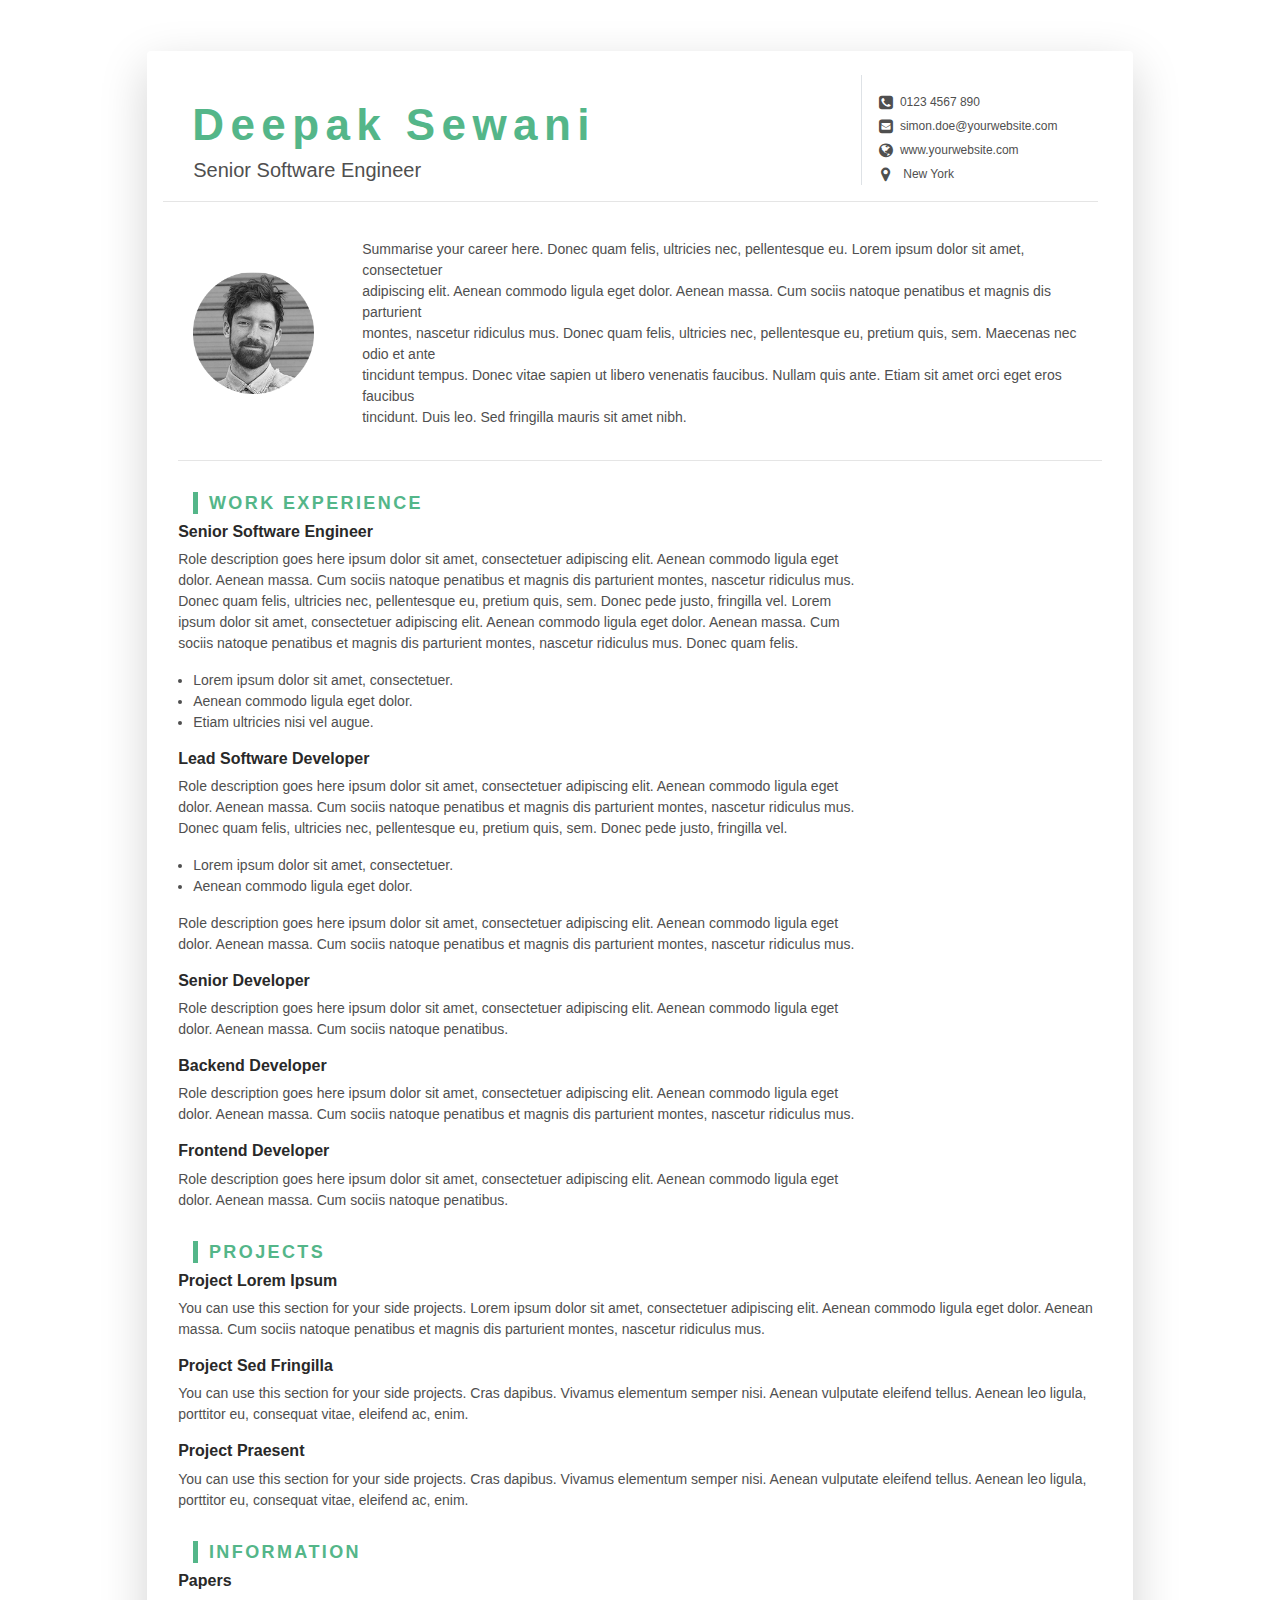
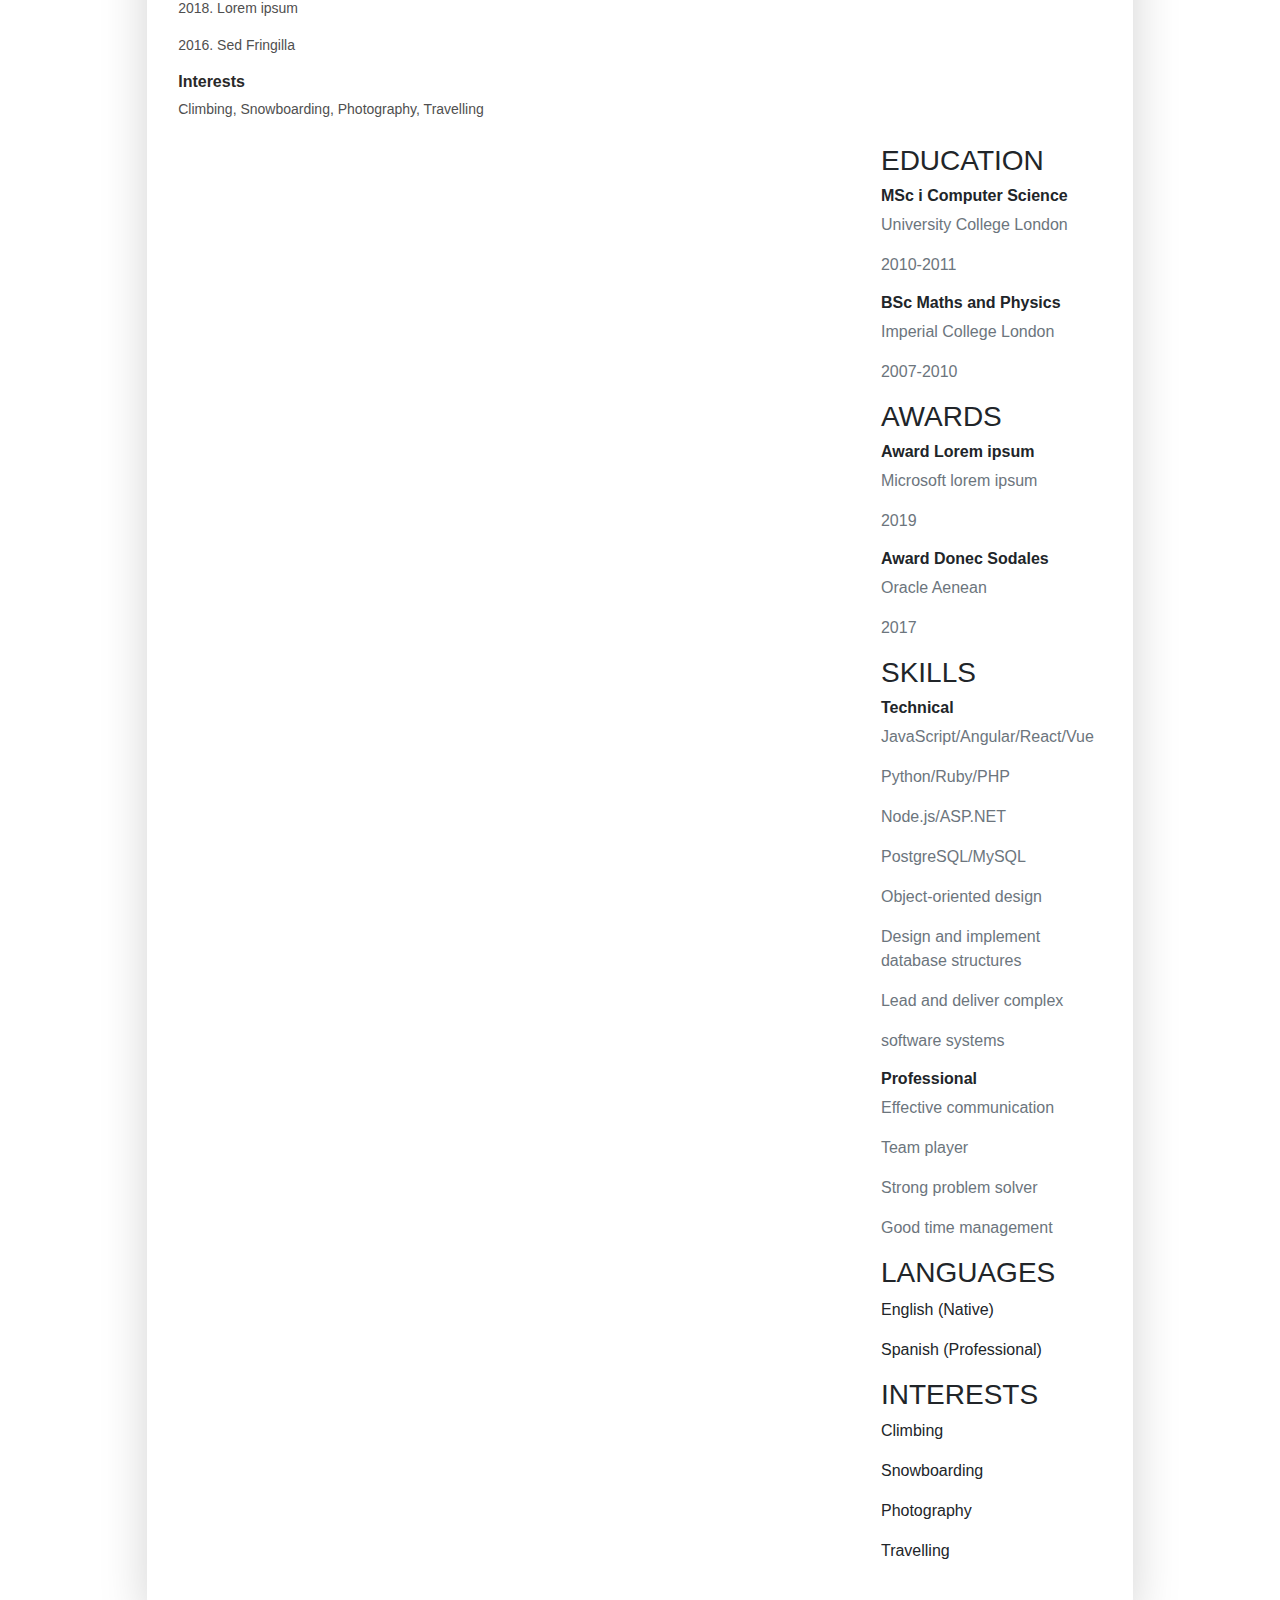
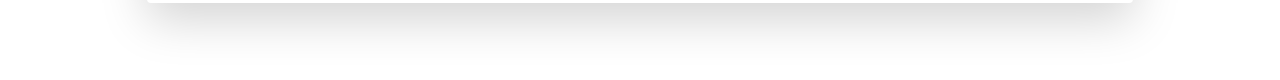
==== personal_website_2/index.html @ fc6db3b9 "Frontend Developer align" ====
<!DOCTYPE html>
<html>
<head>
    <meta charset="utf-8">
    <meta name="viewport" content="width=device-width, initial-scale=1">
    <link rel="stylesheet" href="https://maxcdn.bootstrapcdn.com/bootstrap/4.5.2/css/bootstrap.min.css">
    <script src="https://ajax.googleapis.com/ajax/libs/jquery/3.5.1/jquery.min.js"></script>
    <script src="https://cdnjs.cloudflare.com/ajax/libs/popper.js/1.16.0/umd/popper.min.js"></script>
    <script src="https://maxcdn.bootstrapcdn.com/bootstrap/4.5.2/js/bootstrap.min.js"></script>
    <link rel="stylesheet" href="https://cdnjs.cloudflare.com/ajax/libs/font-awesome/4.7.0/css/font-awesome.min.css">
    <link href="./style/style.css" rel="stylesheet"> 
    <title>
        Personal_website_2
    </title>
    <style>

    </style>
</head>
<body>

    
<div  class="shadow-lg p-3 margin4 bg-white rounded">
      <div class="d-flex justify-content-around flex-column">
        <div class="container">
            <div class="d-flex flex-column float-left">
                <!-- Content here -->
            
                <h1 class="resumename">Deepak Sewani</h1>
                <div class="resume-tagline mb-3 mb-md-0 jobpost">Senior Software Engineer</div>
                
            </div>   

            <ul class="list-unstyled mb-0 d-flex flex-column float-right mt-2 tagalign border-left">
                <li><i class="fa fa-phone-square fa-fw fa-lg mr-2"></i><a  href="#">0123 4567 890</a></li>
                <li><i class="fa fa-envelope-square fa-fw fa-lg mr-2"></i><a  href="mailto:#">simon.doe@yourwebsite.com</a></li>
                <li><i class="fa fa-globe fa-fw fa-lg mr-2"></i><a  href="#">www.yourwebsite.com</a></li>
                <li><i class="fa fa-map-marker fa-fw fa-lg mr-2"></i><a href="#" class=""> New York</a></li>
                
                
            
                
                
                
                
            </ul>
      </div>
      <hr class="borderwidth">
      </div> 

      

      <div class="d-flex justify-content-around flex-column">
          <div class="container">
      
      

      <div class="resume-intro py-3">

        <div class="media flex-column flex-md-row align-items-center">

            
            <img class="resume-profile-image mb-3 mb-md-0 mr-md-5 ml-md-0 rounded mx-auto imagealign" src="./assest/image/avatar.png" alt="image">
            

            <div class="media-body text-left">
                <p class="mb-0">
                     Summarise your career here. Donec quam felis, ultricies nec, pellentesque eu. Lorem ipsum dolor sit amet, consectetuer<br>
                     adipiscing elit. Aenean commodo ligula eget dolor. Aenean massa. Cum sociis natoque penatibus et magnis dis parturient<br>
                     montes, nascetur ridiculus mus. Donec quam felis, ultricies nec, pellentesque eu, pretium quis, sem.  Maecenas nec odio et ante<br>
                     tincidunt tempus. Donec vitae sapien ut libero venenatis faucibus. Nullam quis ante. Etiam sit amet orci eget eros faucibus<br>
                     tincidunt. Duis leo. Sed fringilla mauris sit amet nibh.</p>
            </div>

        </div>

    </div>
    <hr>
      </div>

      

      <div class="d-flex justify-content-around flex-column">
        <div class="container">
            <h3 class="text-uppercase resumeheading resumeheading5">Work Experience</h3>           
            <h5 class="softwaredevheadin">Senior Software Engineer</h5>
            <!--<div class="text-muted text-right d-flex flex-row-reverse container">Google | 2019 - Present</div>-->
            <p  class="softwaredevheadinp">
                Role description goes here ipsum dolor sit amet, consectetuer adipiscing elit. Aenean commodo ligula eget<br>
                 dolor. Aenean massa. Cum sociis natoque penatibus et magnis dis parturient montes, nascetur ridiculus mus.<br>
                  Donec quam felis, ultricies nec, pellentesque eu, pretium quis, sem. Donec pede justo, fringilla vel. Lorem<br>
                   ipsum dolor sit amet, consectetuer adipiscing elit. Aenean commodo ligula eget dolor. Aenean massa. Cum<br>
                    sociis natoque penatibus et magnis dis parturient montes, nascetur ridiculus mus. Donec quam felis.
            </p>

            <ul class="container softwaredevheadinp"> 
                <li>Lorem ipsum dolor sit amet, consectetuer.</li>
                <li>Aenean commodo ligula eget dolor.</li>
                <li>Etiam ultricies nisi vel augue.</li>
            </ul>    

            <h5 class="softwaredevheadin">Lead Software Developer</h5>
            <!--<div class="text-muted text-right d-flex flex-row-reverse container">Google | 2019 - Present</div>-->
            <p class="softwaredevheadinp">
                Role description goes here ipsum dolor sit amet, consectetuer adipiscing elit. Aenean commodo ligula eget<br>
                 dolor. Aenean massa. Cum sociis natoque penatibus et magnis dis parturient montes, nascetur ridiculus mus.<br> 
                 Donec quam felis, ultricies nec, pellentesque eu, pretium quis, sem. Donec pede justo, fringilla vel.
            </p>

            <ul class="container softwaredevheadinp"> 
                <li>Lorem ipsum dolor sit amet, consectetuer.</li>
                <li>Aenean commodo ligula eget dolor.</li>                
            </ul>    

            <h5 class="softwaredevheadin"></h5>
            <!--<div class="text-muted text-right d-flex flex-row-reverse container">Google | 2019 - Present</div>-->
            <P class="softwaredevheadinp">
                Role description goes here ipsum dolor sit amet, consectetuer adipiscing elit. Aenean commodo ligula eget<br>
                 dolor. Aenean massa. Cum sociis natoque penatibus et magnis dis parturient montes, nascetur ridiculus mus.
            </P>

            <h5 class="softwaredevheadin">Senior Developer</h5>
            <!--<div class="text-muted text-right d-flex flex-row-reverse container">Google | 2019 - Present</div>-->
            <P class="softwaredevheadinp">
                Role description goes here ipsum dolor sit amet, consectetuer adipiscing elit. Aenean commodo ligula eget<br>
                 dolor. Aenean massa. Cum sociis natoque penatibus.
            </P>

            
            <h5 class="softwaredevheadin">Backend Developer</h5>
            <!--<div class="text-muted text-right d-flex flex-row-reverse container">Google | 2019 - Present</div>-->
          <P class="softwaredevheadinp">
            Role description goes here ipsum dolor sit amet, consectetuer adipiscing elit. Aenean commodo ligula eget<br>
             dolor. Aenean massa. Cum sociis natoque penatibus et magnis dis parturient montes, nascetur ridiculus mus.
          </P>

          <h5 class="softwaredevheadin">Frontend Developer</h5>
          <!--<div class="text-muted text-right d-flex flex-row-reverse container">Google | 2019 - Present</div>-->
          <P class="softwaredevheadinp">
            Role description goes here ipsum dolor sit amet, consectetuer adipiscing elit. Aenean commodo ligula eget<br>
             dolor. Aenean massa. Cum sociis natoque penatibus.
          </P>     


          <h3 class="text-uppercase resumeheading resumeheading5">Projects</h3>
          <h5 class="softwaredevheadin">Project Lorem Ipsum</h5>
          <!--<div class="text-muted text-right d-flex flex-row-reverse container">Google | 2019 - Present</div>-->
         <p class="softwaredevheadinp">
            You can use this section for your side projects. Lorem ipsum dolor sit amet, consectetuer adipiscing elit. Aenean commodo ligula eget dolor. Aenean massa. Cum sociis natoque penatibus et magnis dis parturient montes, nascetur ridiculus mus.
         </p>
        
         <h5 class="softwaredevheadin">Project Sed Fringilla</h5>
         <!--<div class="text-muted text-right d-flex flex-row-reverse container">Google | 2019 - Present</div>-->
      <p class="softwaredevheadinp">
        You can use this section for your side projects. Cras dapibus. Vivamus elementum semper nisi. Aenean vulputate eleifend tellus. Aenean leo ligula, porttitor eu, consequat vitae, eleifend ac, enim.
      </p>

      <h5 class="softwaredevheadin">Project Praesent</h5>
      <!--<div class="text-muted text-right d-flex flex-row-reverse container">Google | 2019 - Present</div>-->
      <p class="softwaredevheadinp">
        You can use this section for your side projects. Cras dapibus. Vivamus elementum semper nisi. Aenean vulputate eleifend tellus. Aenean leo ligula, porttitor eu, consequat vitae, eleifend ac, enim.
      </p>

   

      <h3 class="text-uppercase resumeheading resumeheading5">information</h3>
      <h5 class="softwaredevheadin">Papers</h5>
      <p class="softwaredevheadinp">2018. Lorem ipsum</p>
      <p class="softwaredevheadinp">2016. Sed Fringilla</p>

      <h5 class="softwaredevheadin">Interests</h5>
      <p class="softwaredevheadinp">Climbing, Snowboarding, Photography, Travelling</p>   



      
      
      <div class="d-flex justify-content-end">

    
     <!--  <h3 class="text-uppercase">Education</h3>  
        <h5>MSc in Computer Science</h5>
        <p>University College London</p>
        <p>2010-2011</p>


--> 


        <div class="p-2 bd-highlight">            
            <h3 class="text-uppercase">Education</h3>
            <h6><b>MSc i Computer Science</b></h6>
            <p class="text-muted">University College London</p>
            <p class="text-muted">2010-2011</p>

            <h6><b>BSc Maths and Physics</b></h6>
            <p class="text-muted">Imperial College London</p>
            <p class="text-muted">2007-2010</p>

            <h3 class="text-uppercase">Awards</h3>

            <h6><b>Award Lorem ipsum</b></h6>
            <p class="text-muted">Microsoft lorem ipsum</p>
            <p class="text-muted">2019</p>

            <h6><b>Award Donec Sodales</b></h6>
            <p class="text-muted">Oracle Aenean</p>
            <p class="text-muted">2017</p>

            <h3 class="text-uppercase">Skills</h3>
            <h6><b>Technical</b></h6>
            <p class="text-muted">JavaScript/Angular/React/Vue</p>
            <p class="text-muted">Python/Ruby/PHP</p>
            <p class="text-muted">Node.js/ASP.NET</p>
            <p class="text-muted">PostgreSQL/MySQL</p>
            <p class="text-muted">Object-oriented design</p>
            <p class="text-muted">Design and implement<br>database structures</p>
            <p class="text-muted">Lead and deliver complex</p>
            <p class="text-muted">software systems</p>

            <h6><b>Professional</b></h6>
            <p class="text-muted">Effective communication</p>
            <p class="text-muted">Team player</p>
            <p class="text-muted">Strong problem solver</p>
            <p class="text-muted">Good time management</p>

            <h3 class="text-uppercase">Languages</h3>
            <p>English (Native)</p>
            <p>Spanish (Professional)</p>

            <h3 class="text-uppercase">interests</h3>
            <p>Climbing</p>
            <p>Snowboarding</p>
            <p>Photography</p>
            <p>Travelling</p>

    
           






        </div>

    </div>
     


        </div>
      </div>

    </div>




     
    

        
       
     


    









</body>
</html>
---- personal_website_2/style/style.css ----
* {
    margin: 0;
    padding: 0;
    box-sizing: border-box;
}


.margin4 {
    margin-top: 4%;
    margin-left: 11.5%;
    margin-right: 11.5%;
    margin-bottom: 6%;
}

.resumename {
    font-size: 2.75rem;
    font-weight: 900;
    letter-spacing: .4rem;
    color: #54b689;
    padding: 3rem !important;
    margin-right: auto !important;
    margin-left: -6.8%;
    margin-top: -3.2%;



}

.jobpost {
    font-size: 16px;
    font-size: 1.25rem;
    font-weight: 300;
    color: #4F4F4F;
    margin-left: 3%;
    margin-top: -10.6%;
   
    
}

.fa-map-marker, .fa-phone-square, .fa-envelope-square, .fa-globe  {
    color:#4f4f4f;
    font-size: 1rem;
    background-color:transparent;
    rotate: 360deg;
    padding-left: 4%;


}

.tagalign {
    padding-top: 1.5%;
    padding-left: 1%;
    margin-right: 4.8%;
    
}

.tagalign a {
    color: #4f4f4f;
    font-size: 12px;
}

.resume-profile-image {
    max-width: 136px;

}

.imagealign {
padding-left: 1.6%;
padding-top: 0.40%;

}

.resume-intro p {
    font-size: .875rem;
    color: #4f4f4f;
    font-weight: 400;
    line-height: 1.5;
    padding-top: 0.70%;
}

.borderwidth {
    width: 98%;
}

.resumeheading::before {
    content: " ";
    display: inline-block;
    width: 5px;
    height: 60%;
    background-color: #54b689;
    position: absolute;
    left: 0;
    margin-top: -0.2%;
    
}

.resumeheading {
    position: relative;
    padding-left: 1rem;
    font-size: 1.125rem;
    letter-spacing: .15rem;
    color: #54b689;
    font-weight: 700;
    line-height: 1.1;
    margin-top: 0;
    padding-top: 1.8%;
    
}

.resumeheading5 {
margin-left: 1.6%;
}

.softwaredevheadin {
    font-size: 1rem;
    color: #292929;
    font-weight: 700;
    line-height: 1.2;
}

.softwaredevheadinp {
font-weight: 400;
line-height: 1.5;
text-align: left;
font-size: .875rem;
color: #4f4f4f;
}
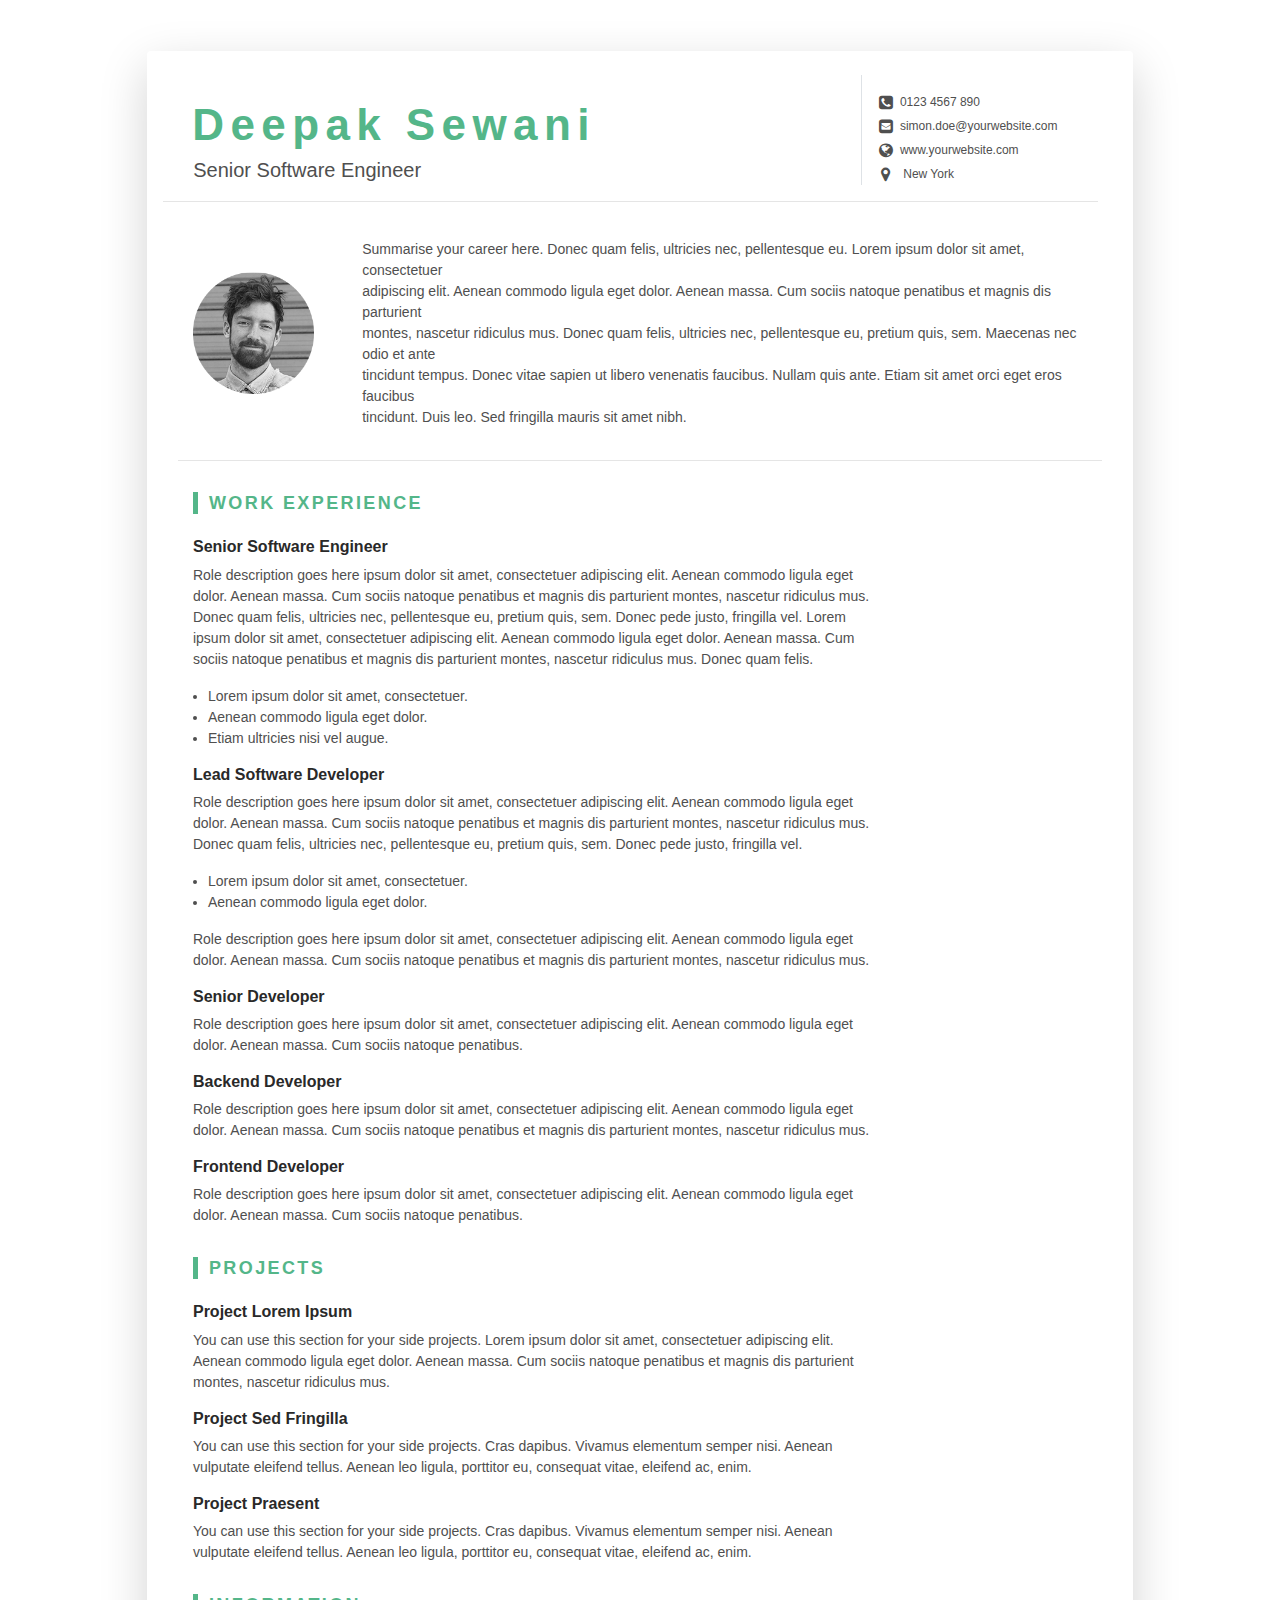
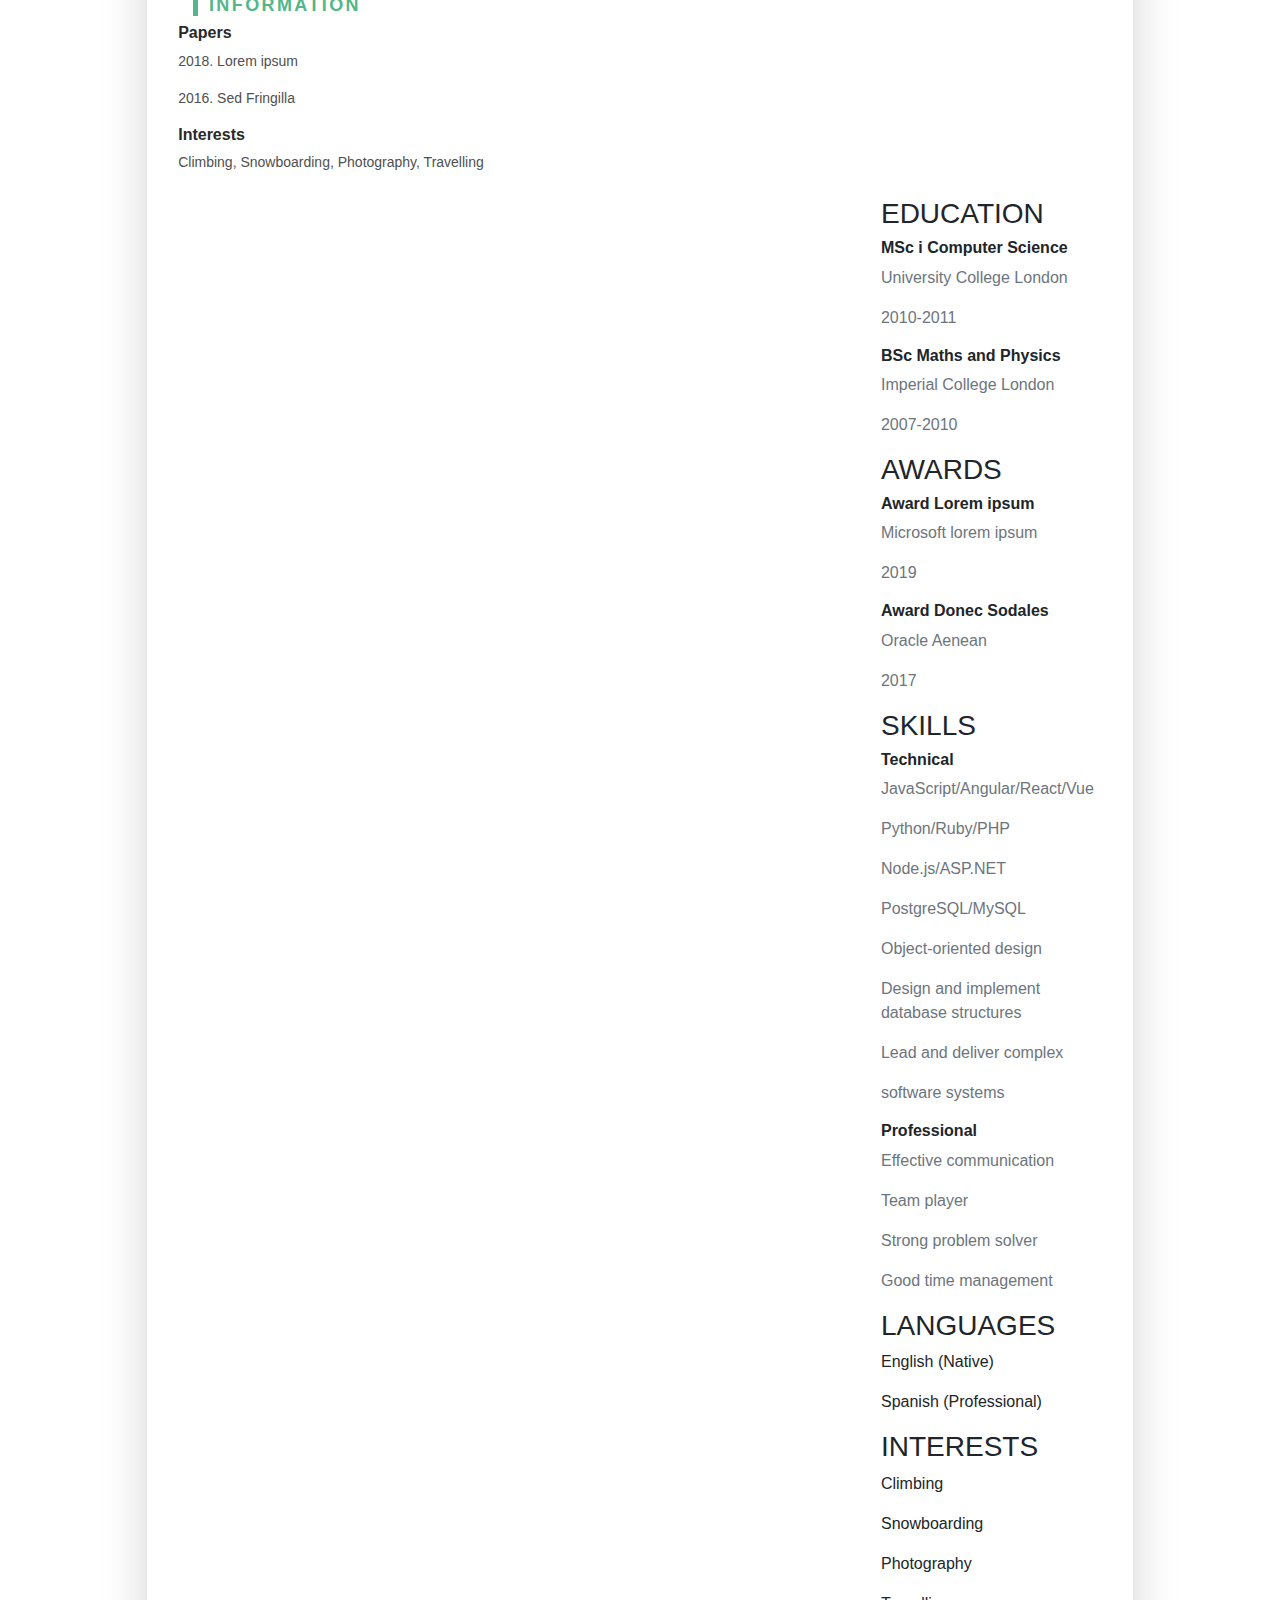
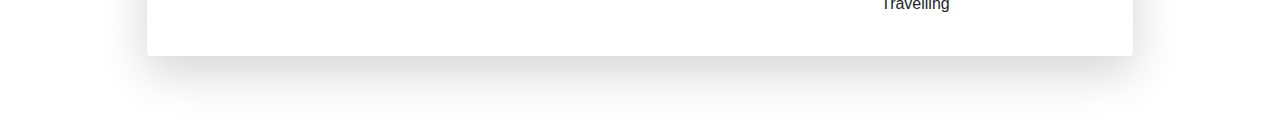
==== commit 00b14f0b: "project alignment" ====
--- a/personal_website_2/index.html
+++ b/personal_website_2/index.html
@@ -81,7 +81,8 @@
 
       <div class="d-flex justify-content-around flex-column">
         <div class="container">
-            <h3 class="text-uppercase resumeheading resumeheading5">Work Experience</h3>           
+            <h3 class="text-uppercase resumeheading resumeheading5">Work Experience</h3>   
+            <div class="workexpparg">        
             <h5 class="softwaredevheadin">Senior Software Engineer</h5>
             <!--<div class="text-muted text-right d-flex flex-row-reverse container">Google | 2019 - Present</div>-->
             <p  class="softwaredevheadinp">
@@ -138,27 +139,34 @@
           <P class="softwaredevheadinp">
             Role description goes here ipsum dolor sit amet, consectetuer adipiscing elit. Aenean commodo ligula eget<br>
              dolor. Aenean massa. Cum sociis natoque penatibus.
-          </P>     
+          </P>    
+           </div> 
 
 
           <h3 class="text-uppercase resumeheading resumeheading5">Projects</h3>
+              <div class="workexpparg">
           <h5 class="softwaredevheadin">Project Lorem Ipsum</h5>
           <!--<div class="text-muted text-right d-flex flex-row-reverse container">Google | 2019 - Present</div>-->
          <p class="softwaredevheadinp">
-            You can use this section for your side projects. Lorem ipsum dolor sit amet, consectetuer adipiscing elit. Aenean commodo ligula eget dolor. Aenean massa. Cum sociis natoque penatibus et magnis dis parturient montes, nascetur ridiculus mus.
+              You can use this section for your side projects. Lorem ipsum dolor sit amet, consectetuer adipiscing elit.<br>
+              Aenean commodo ligula eget dolor. Aenean massa. Cum sociis natoque penatibus et magnis dis parturient<br>
+              montes, nascetur ridiculus mus.
          </p>
         
          <h5 class="softwaredevheadin">Project Sed Fringilla</h5>
          <!--<div class="text-muted text-right d-flex flex-row-reverse container">Google | 2019 - Present</div>-->
       <p class="softwaredevheadinp">
-        You can use this section for your side projects. Cras dapibus. Vivamus elementum semper nisi. Aenean vulputate eleifend tellus. Aenean leo ligula, porttitor eu, consequat vitae, eleifend ac, enim.
+        You can use this section for your side projects. Cras dapibus. Vivamus elementum semper nisi. Aenean<br>
+         vulputate eleifend tellus. Aenean leo ligula, porttitor eu, consequat vitae, eleifend ac, enim.
       </p>
 
       <h5 class="softwaredevheadin">Project Praesent</h5>
       <!--<div class="text-muted text-right d-flex flex-row-reverse container">Google | 2019 - Present</div>-->
       <p class="softwaredevheadinp">
-        You can use this section for your side projects. Cras dapibus. Vivamus elementum semper nisi. Aenean vulputate eleifend tellus. Aenean leo ligula, porttitor eu, consequat vitae, eleifend ac, enim.
+        You can use this section for your side projects. Cras dapibus. Vivamus elementum semper nisi. Aenean<br> 
+        vulputate eleifend tellus. Aenean leo ligula, porttitor eu, consequat vitae, eleifend ac, enim.
       </p>
+            </div>
 
    
 
--- a/personal_website_2/style/style.css
+++ b/personal_website_2/style/style.css
@@ -126,3 +126,7 @@
 color: #4f4f4f;
 }
 
+.workexpparg {
+    padding-left: 1.6%;
+    padding-top: 1.7%;
+}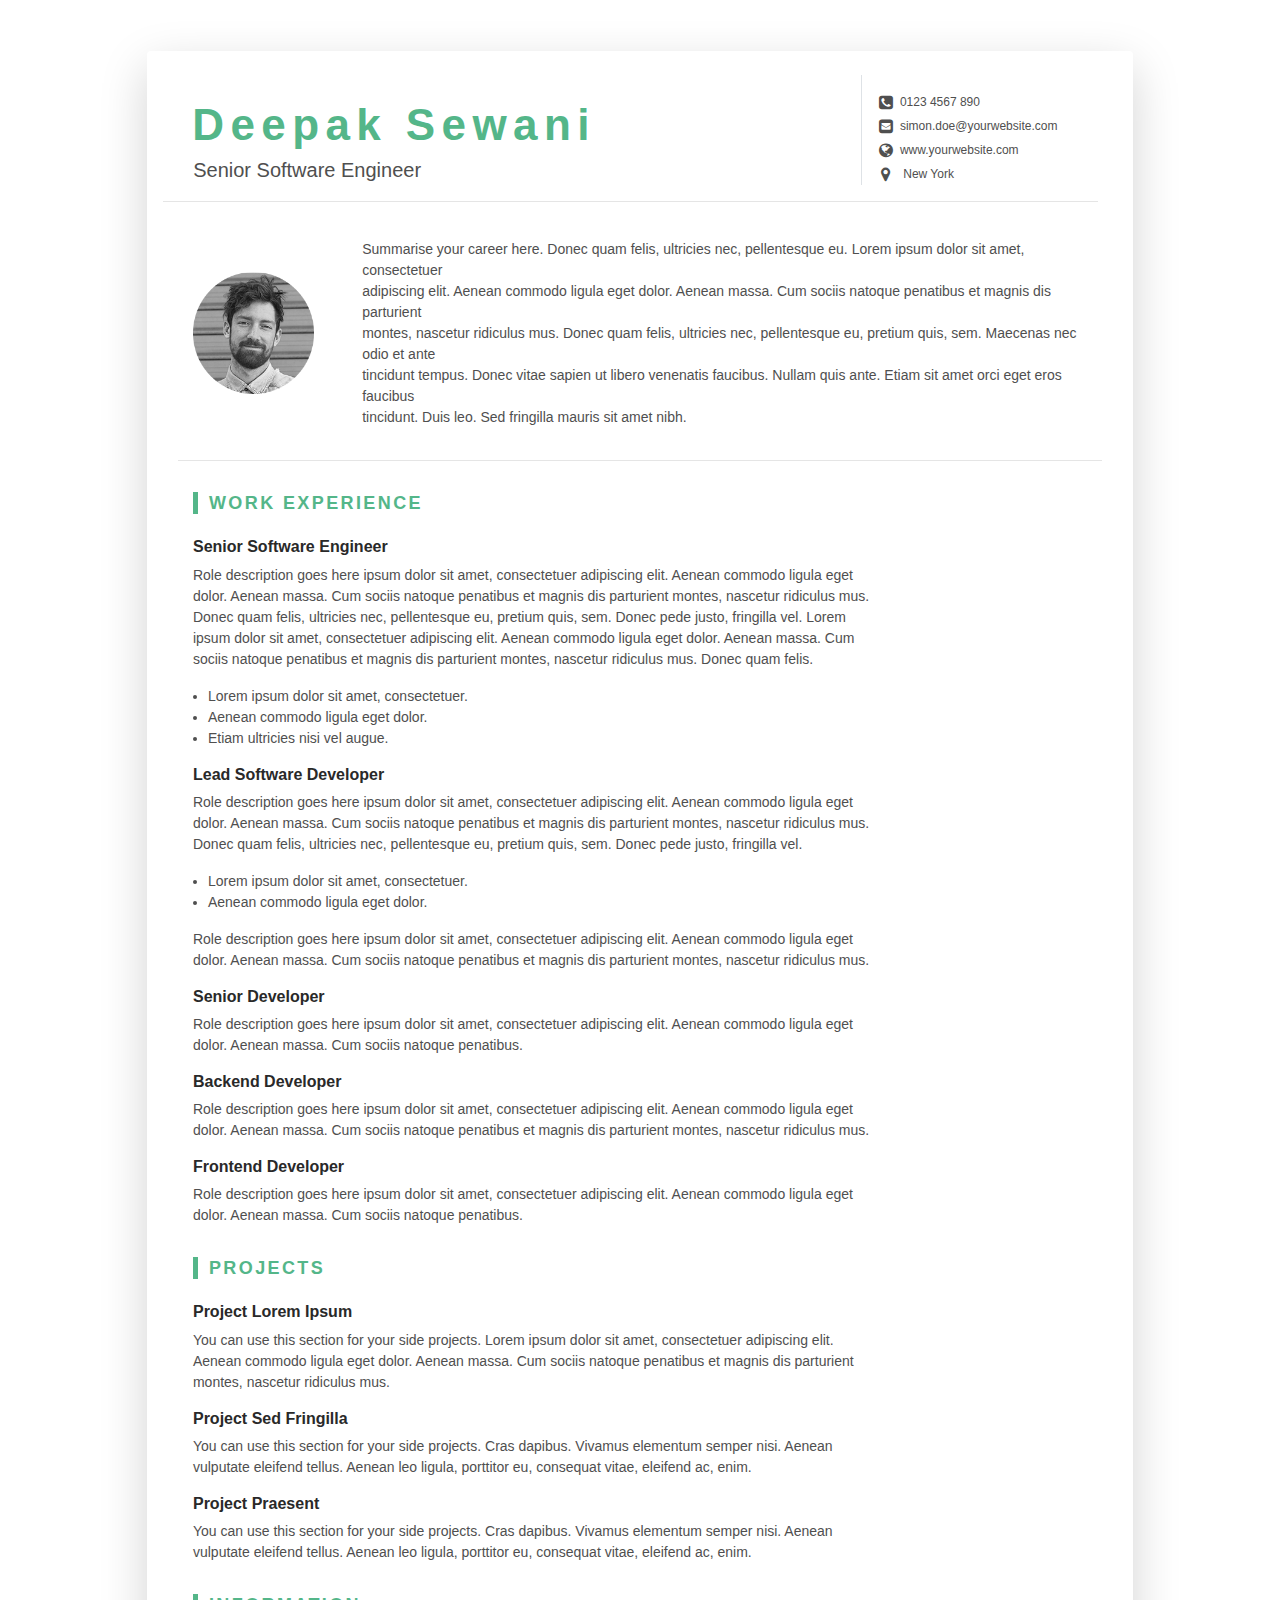
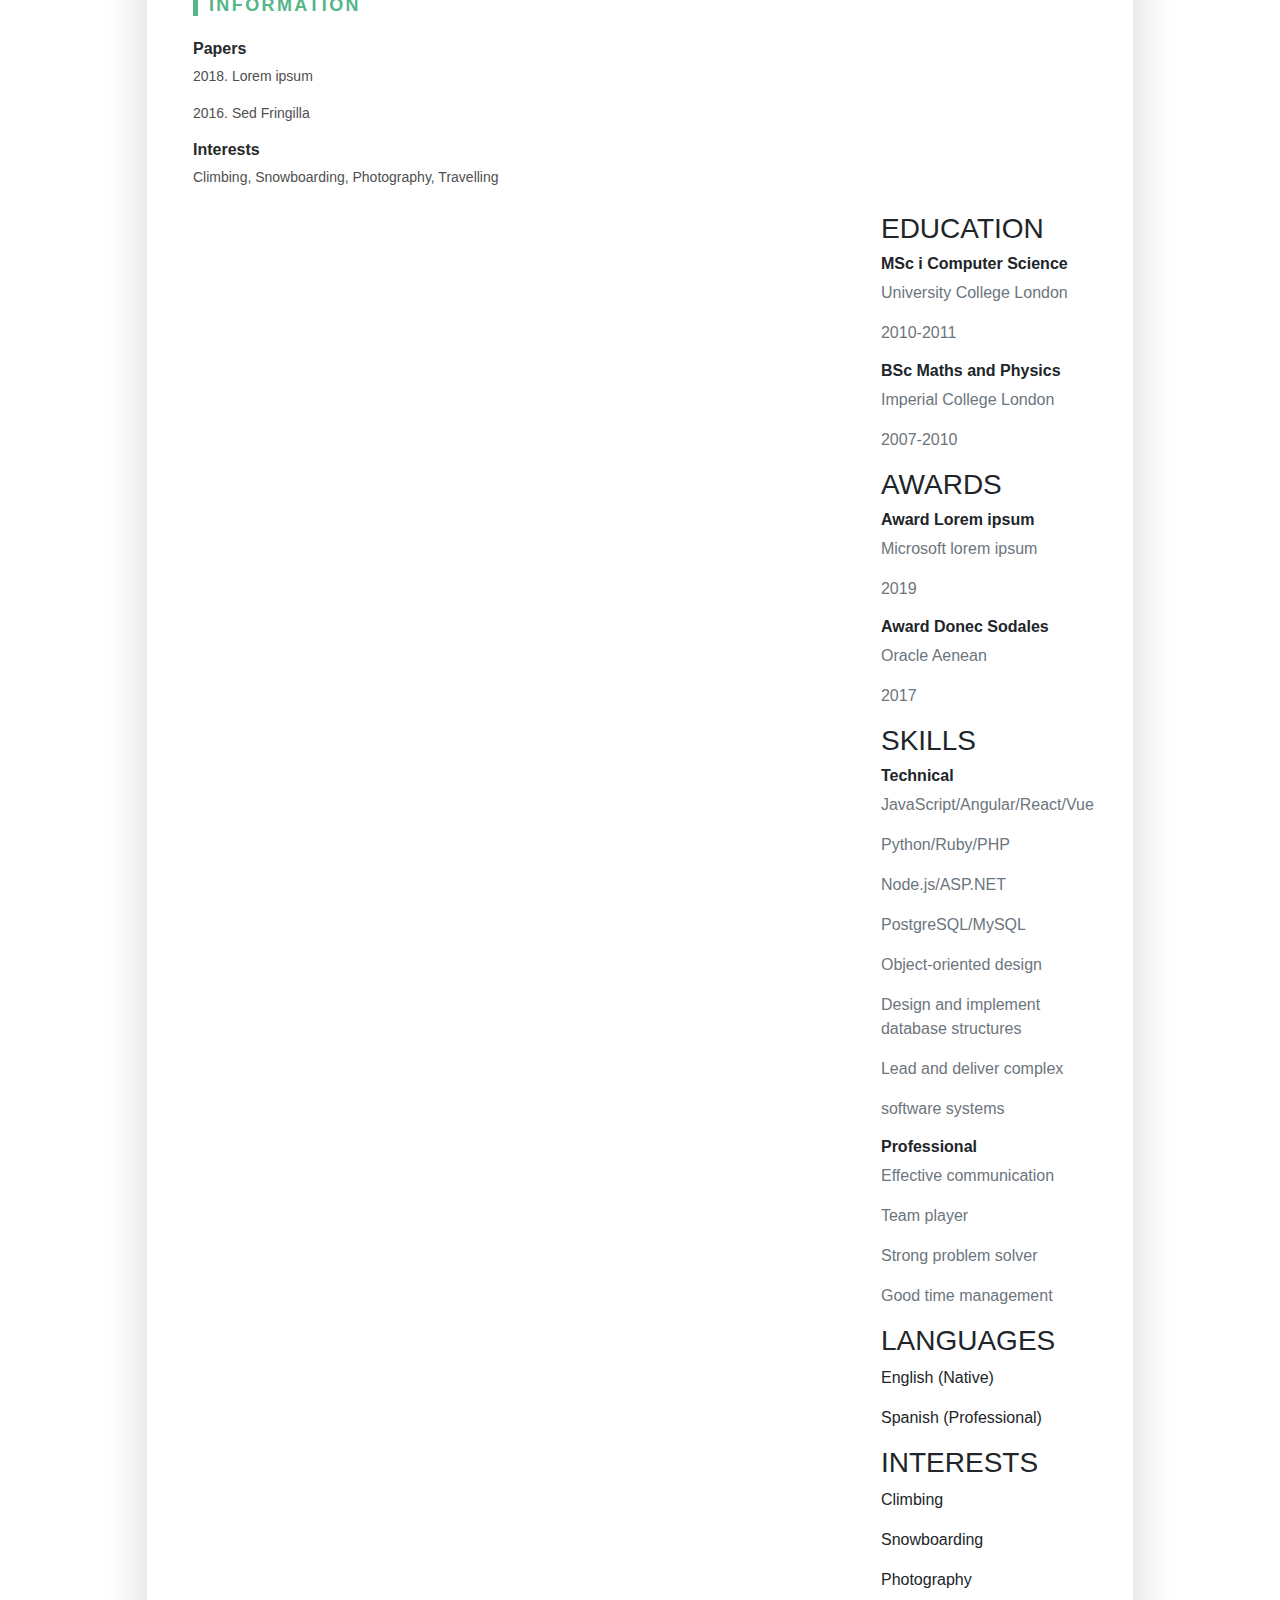
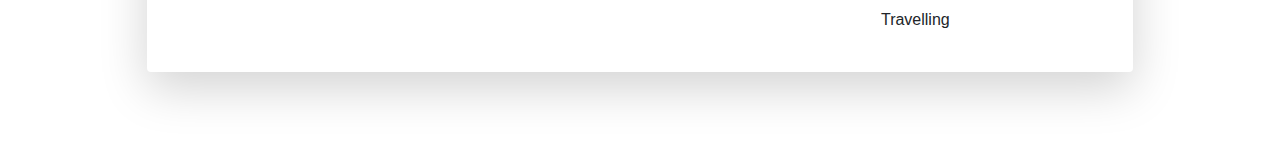
==== commit adf5c7b5: "information align" ====
--- a/personal_website_2/index.html
+++ b/personal_website_2/index.html
@@ -171,12 +171,14 @@
    
 
       <h3 class="text-uppercase resumeheading resumeheading5">information</h3>
+      <div class="workexpparg">
       <h5 class="softwaredevheadin">Papers</h5>
       <p class="softwaredevheadinp">2018. Lorem ipsum</p>
       <p class="softwaredevheadinp">2016. Sed Fringilla</p>
 
       <h5 class="softwaredevheadin">Interests</h5>
       <p class="softwaredevheadinp">Climbing, Snowboarding, Photography, Travelling</p>   
+    </div>
 
 
 
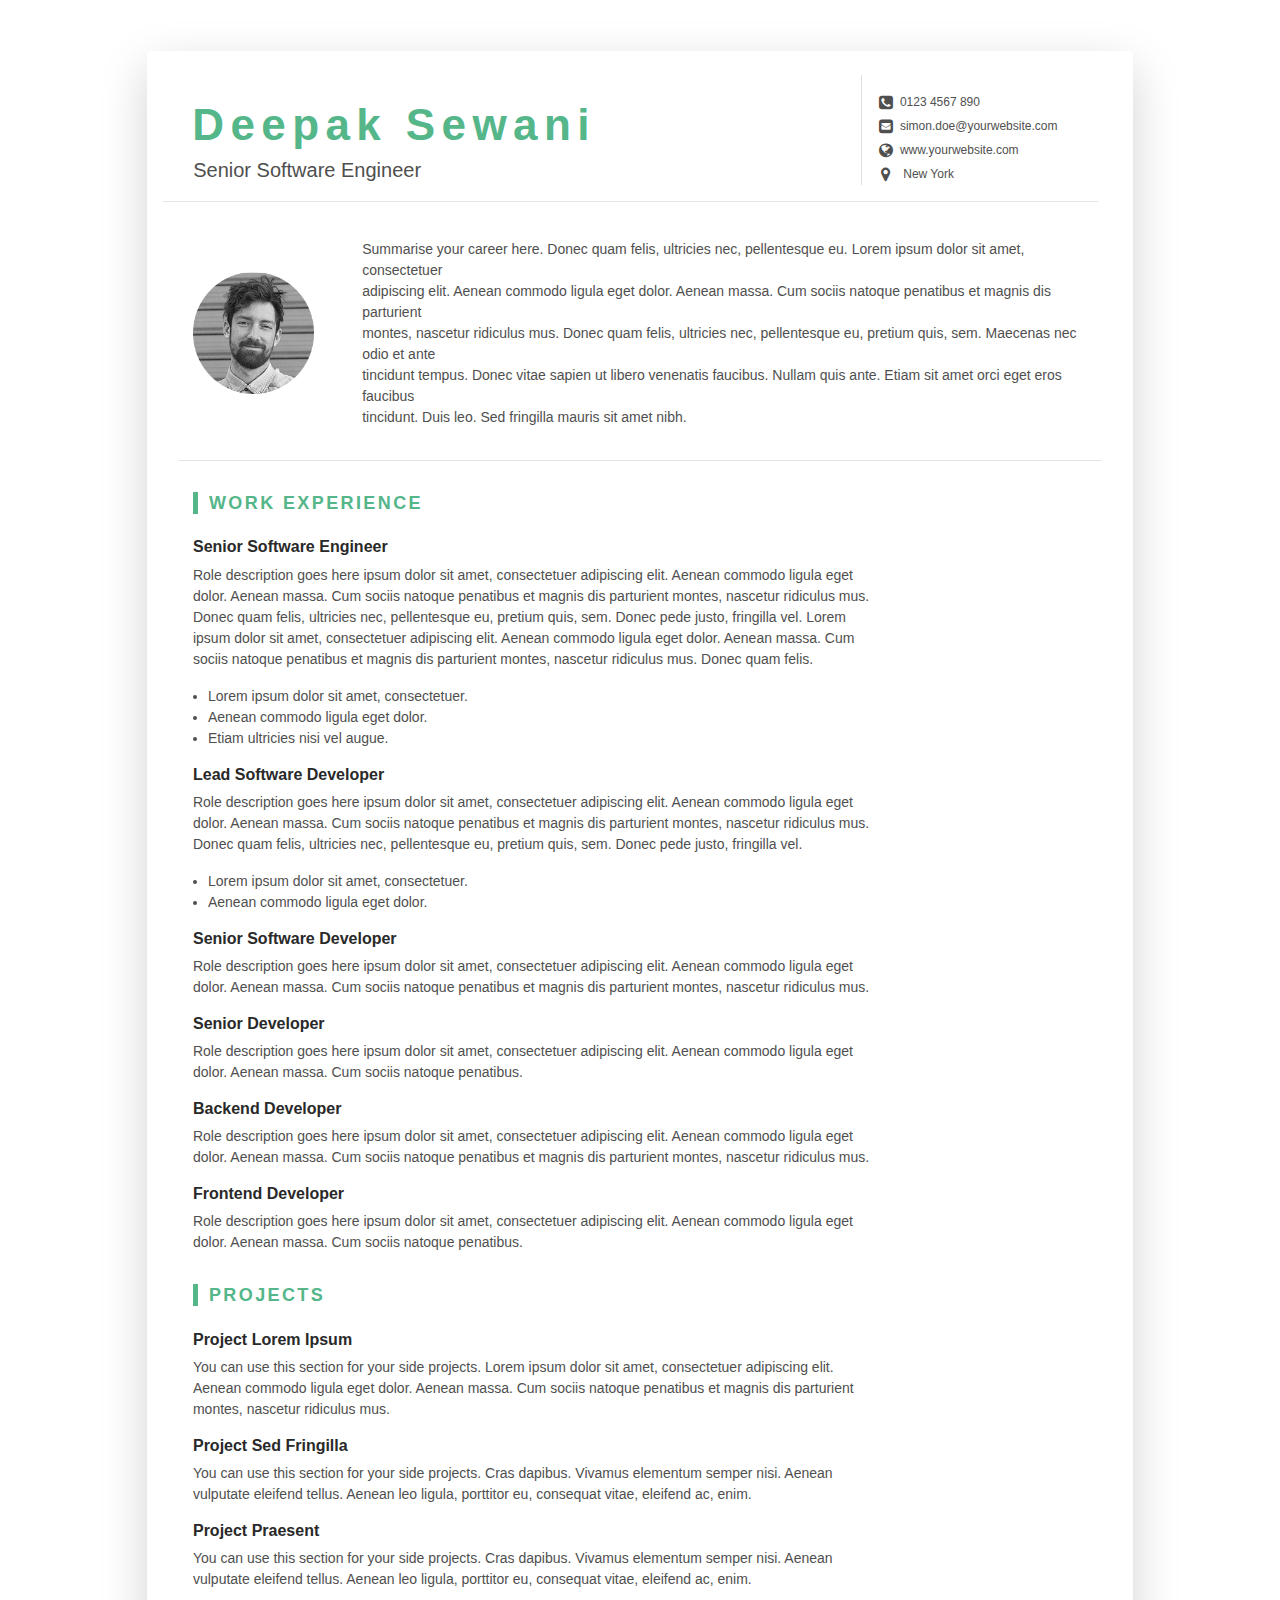
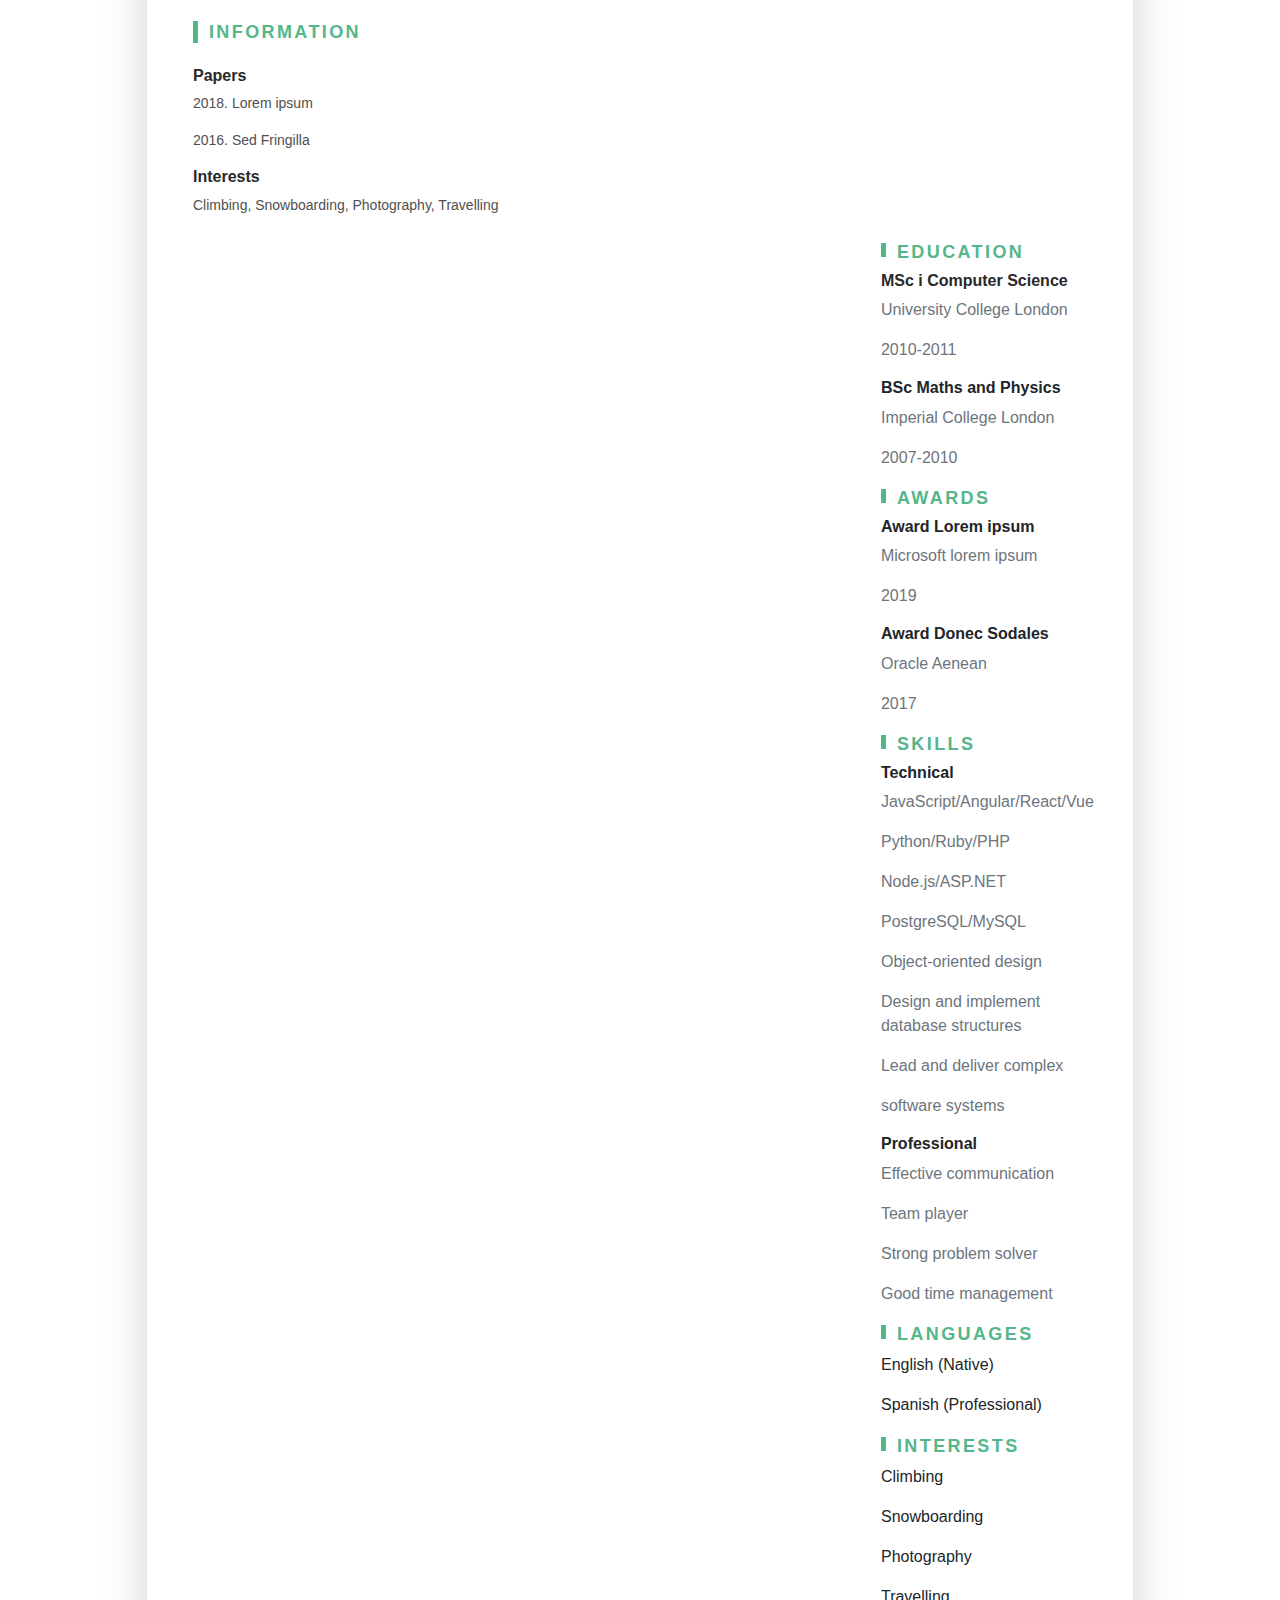
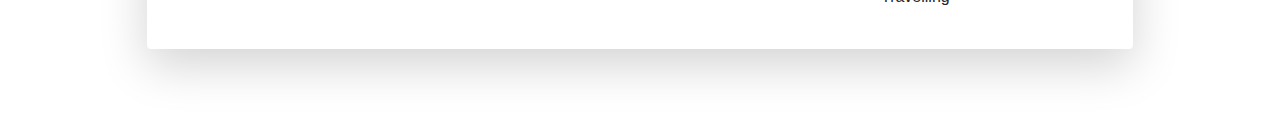
==== commit 7eba9b67: "fontsize" ====
--- a/personal_website_2/index.html
+++ b/personal_website_2/index.html
@@ -112,7 +112,7 @@
                 <li>Aenean commodo ligula eget dolor.</li>                
             </ul>    
 
-            <h5 class="softwaredevheadin"></h5>
+            <h5 class="softwaredevheadin">Senior Software Developer</h5>
             <!--<div class="text-muted text-right d-flex flex-row-reverse container">Google | 2019 - Present</div>-->
             <P class="softwaredevheadinp">
                 Role description goes here ipsum dolor sit amet, consectetuer adipiscing elit. Aenean commodo ligula eget<br>
@@ -197,8 +197,8 @@
 
 
         <div class="p-2 bd-highlight">            
-            <h3 class="text-uppercase">Education</h3>
-            <h6><b>MSc i Computer Science</b></h6>
+            <h3 class="text-uppercase resumeheading">Education</h3>
+            <h5 class="softwaredevheadin">MSc i Computer Science</h5>
             <p class="text-muted">University College London</p>
             <p class="text-muted">2010-2011</p>
 
@@ -206,7 +206,7 @@
             <p class="text-muted">Imperial College London</p>
             <p class="text-muted">2007-2010</p>
 
-            <h3 class="text-uppercase">Awards</h3>
+            <h3 class="text-uppercase resumeheading">Awards</h3>
 
             <h6><b>Award Lorem ipsum</b></h6>
             <p class="text-muted">Microsoft lorem ipsum</p>
@@ -216,7 +216,7 @@
             <p class="text-muted">Oracle Aenean</p>
             <p class="text-muted">2017</p>
 
-            <h3 class="text-uppercase">Skills</h3>
+            <h3 class="text-uppercase resumeheading">Skills</h3>
             <h6><b>Technical</b></h6>
             <p class="text-muted">JavaScript/Angular/React/Vue</p>
             <p class="text-muted">Python/Ruby/PHP</p>
@@ -233,11 +233,11 @@
             <p class="text-muted">Strong problem solver</p>
             <p class="text-muted">Good time management</p>
 
-            <h3 class="text-uppercase">Languages</h3>
+            <h3 class="text-uppercase resumeheading">Languages</h3>
             <p>English (Native)</p>
             <p>Spanish (Professional)</p>
 
-            <h3 class="text-uppercase">interests</h3>
+            <h3 class="text-uppercase resumeheading">interests</h3>
             <p>Climbing</p>
             <p>Snowboarding</p>
             <p>Photography</p>
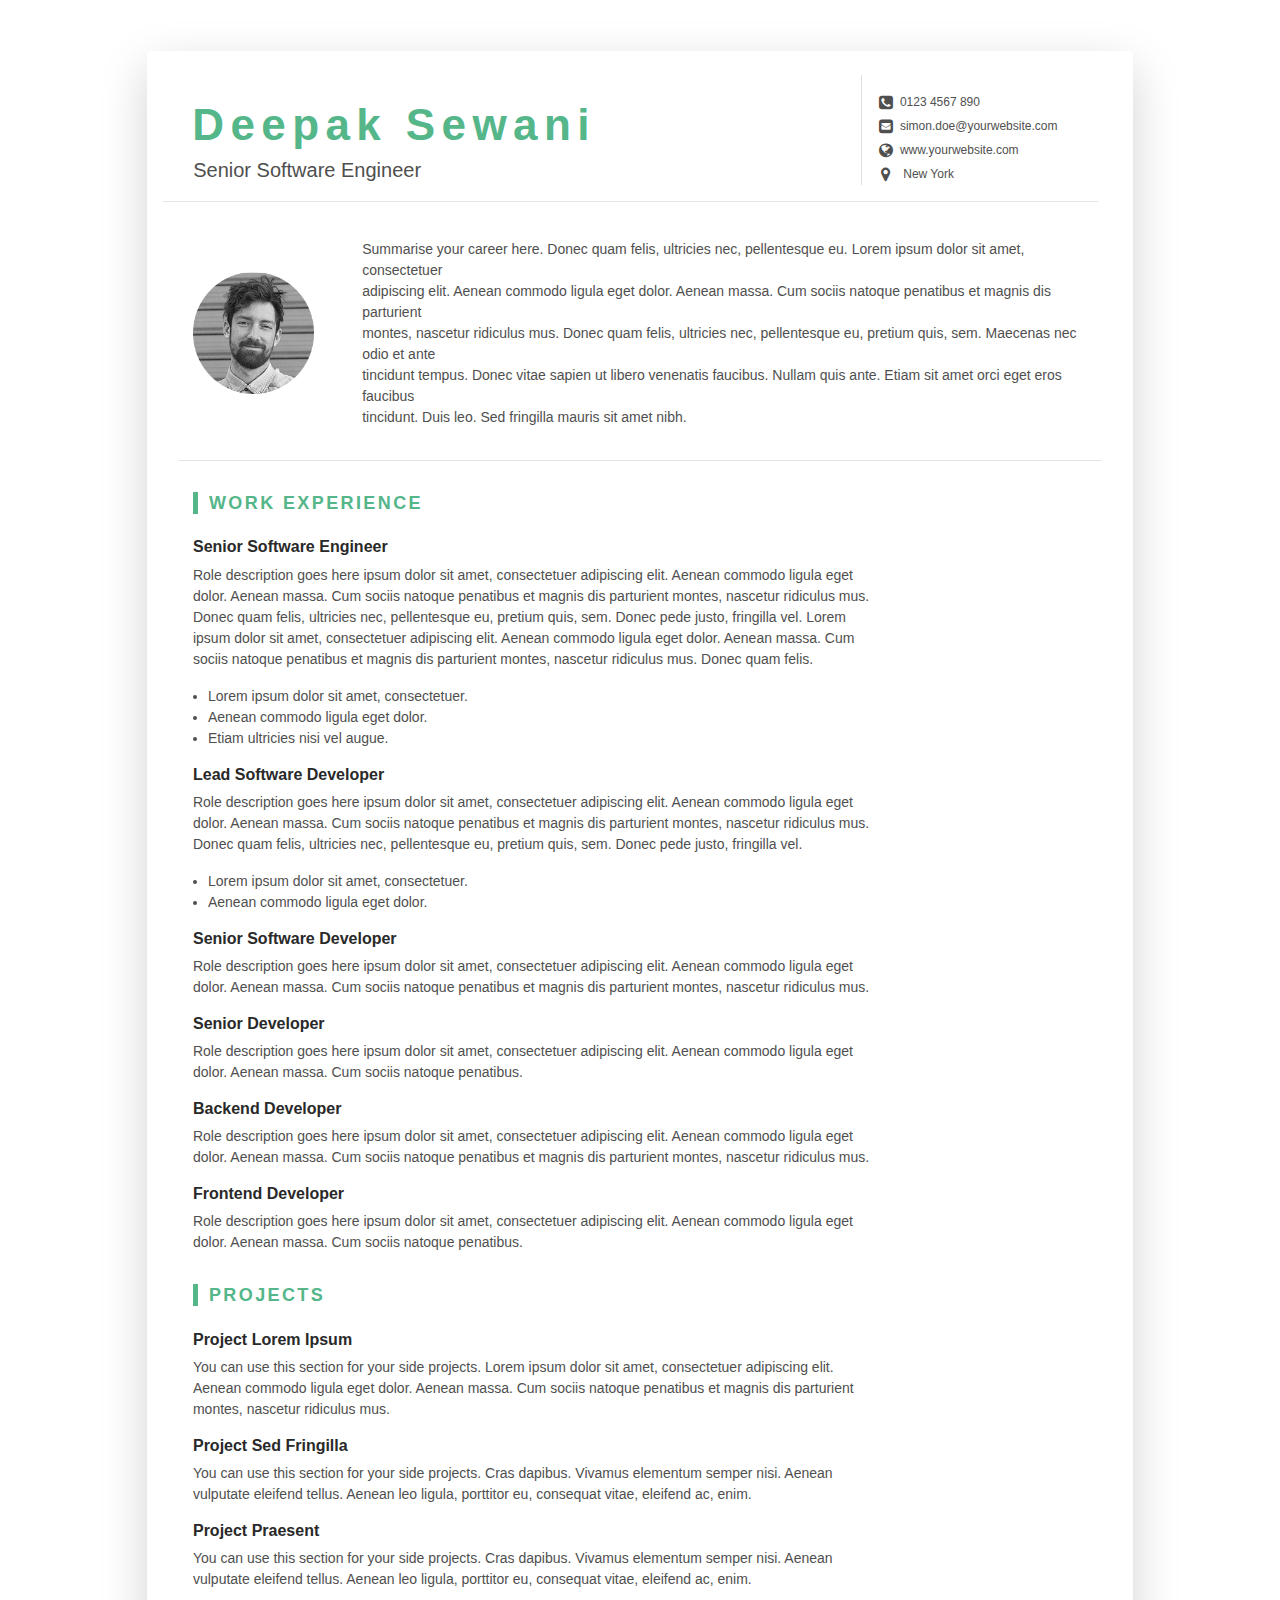
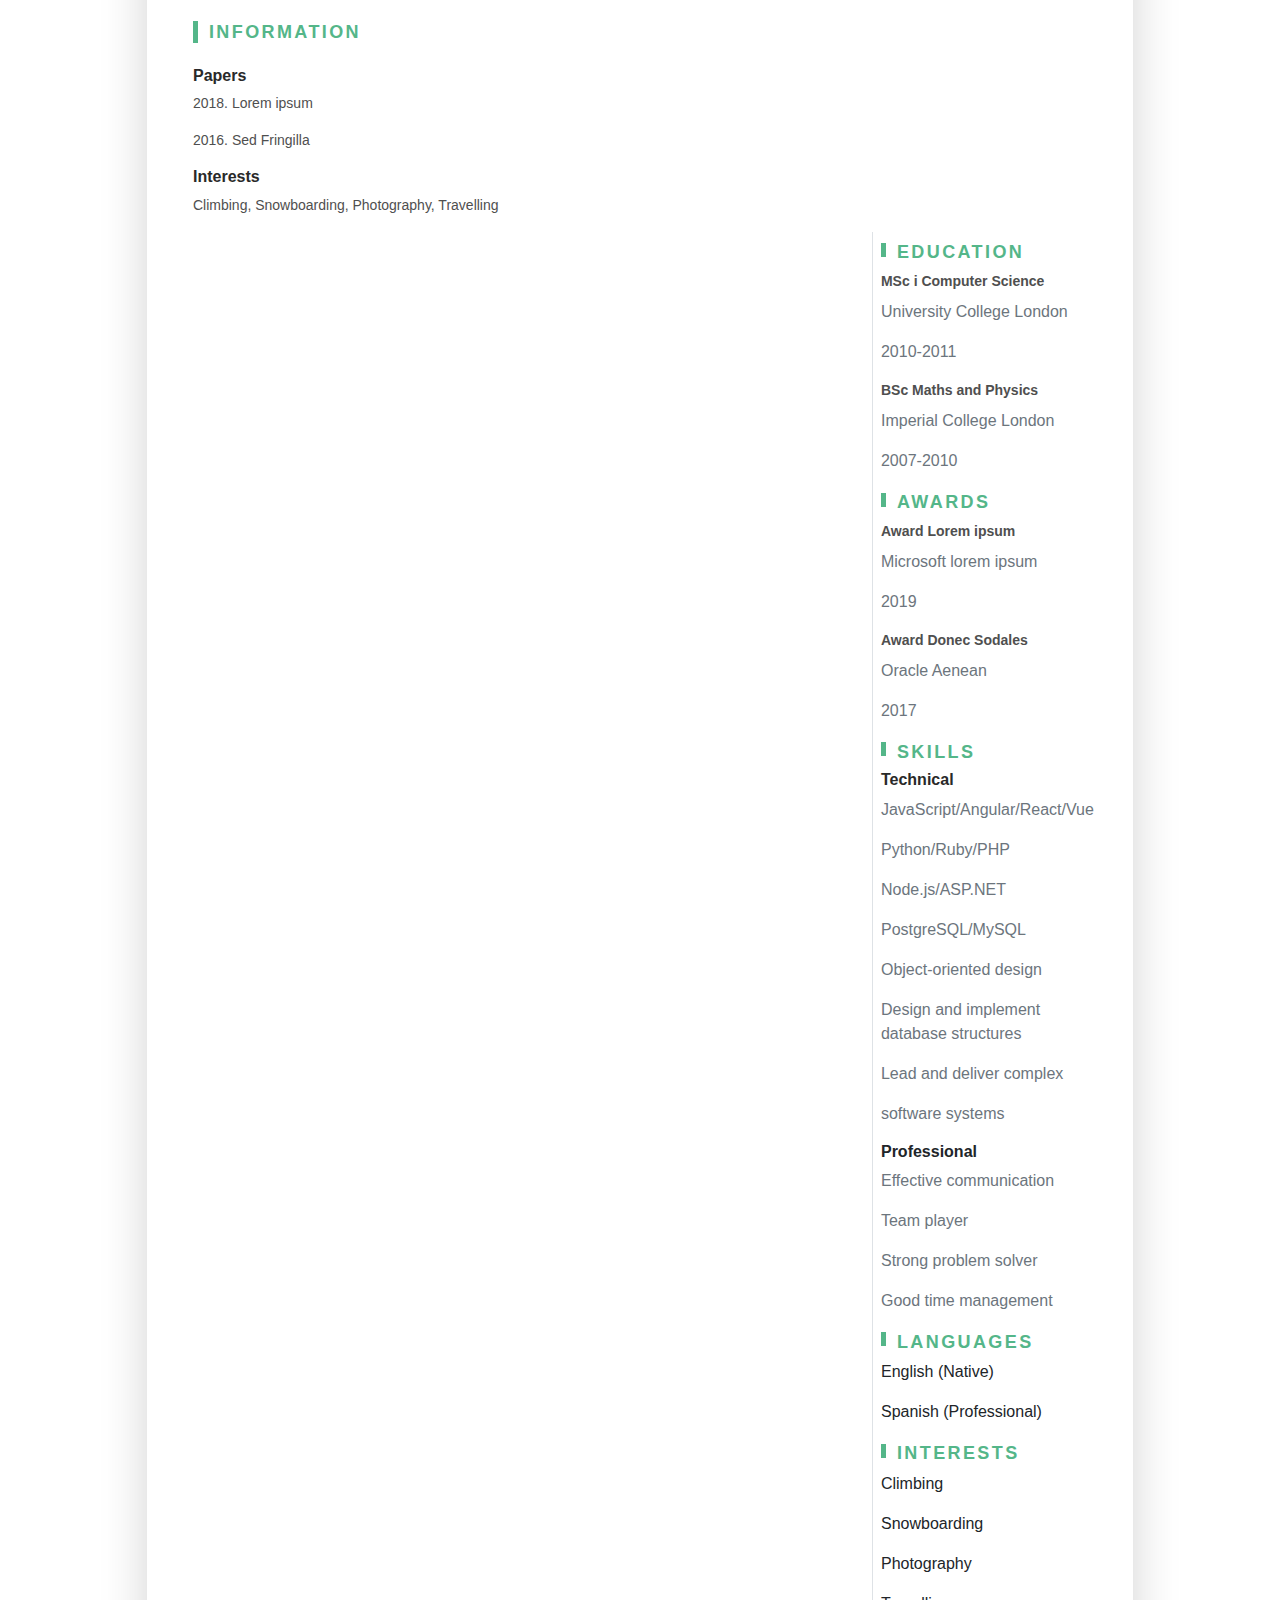
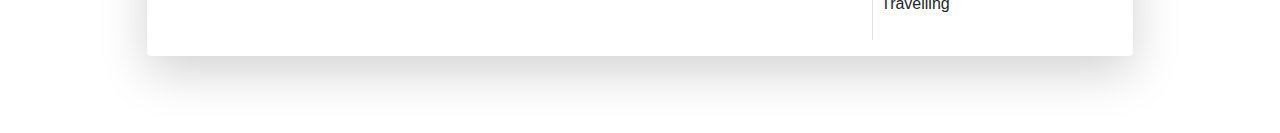
==== commit ed3b6009: "Technical" ====
--- a/personal_website_2/index.html
+++ b/personal_website_2/index.html
@@ -184,40 +184,30 @@
 
       
       
-      <div class="d-flex justify-content-end">
-
-    
-     <!--  <h3 class="text-uppercase">Education</h3>  
-        <h5>MSc in Computer Science</h5>
-        <p>University College London</p>
-        <p>2010-2011</p>
-
-
---> 
-
-
-        <div class="p-2 bd-highlight">            
+      <div class="d-flex flex-row-reverse">  
+
+        <div class="p-2 bd-highlight border-left">            
             <h3 class="text-uppercase resumeheading">Education</h3>
-            <h5 class="softwaredevheadin">MSc i Computer Science</h5>
+            <h5 class="msccomputer">MSc i Computer Science</h5>
             <p class="text-muted">University College London</p>
             <p class="text-muted">2010-2011</p>
 
-            <h6><b>BSc Maths and Physics</b></h6>
+            <h5 class="msccomputer">BSc Maths and Physics</h5>
             <p class="text-muted">Imperial College London</p>
             <p class="text-muted">2007-2010</p>
 
             <h3 class="text-uppercase resumeheading">Awards</h3>
 
-            <h6><b>Award Lorem ipsum</b></h6>
+            <h5 class="msccomputer">Award Lorem ipsum</h5>
             <p class="text-muted">Microsoft lorem ipsum</p>
             <p class="text-muted">2019</p>
 
-            <h6><b>Award Donec Sodales</b></h6>
+            <h5 class="msccomputer">Award Donec Sodales</h5>
             <p class="text-muted">Oracle Aenean</p>
             <p class="text-muted">2017</p>
 
             <h3 class="text-uppercase resumeheading">Skills</h3>
-            <h6><b>Technical</b></h6>
+            <h5 class="softwaredevheadin">Technical</h5>
             <p class="text-muted">JavaScript/Angular/React/Vue</p>
             <p class="text-muted">Python/Ruby/PHP</p>
             <p class="text-muted">Node.js/ASP.NET</p>
--- a/personal_website_2/style/style.css
+++ b/personal_website_2/style/style.css
@@ -129,4 +129,12 @@
 .workexpparg {
     padding-left: 1.6%;
     padding-top: 1.7%;
+}
+
+.msccomputer {
+    font-weight: 700 !important;
+    font-size: .875rem;
+    color:#4f4f4f;
+    line-height: 1.5;
+    text-align: left;
 }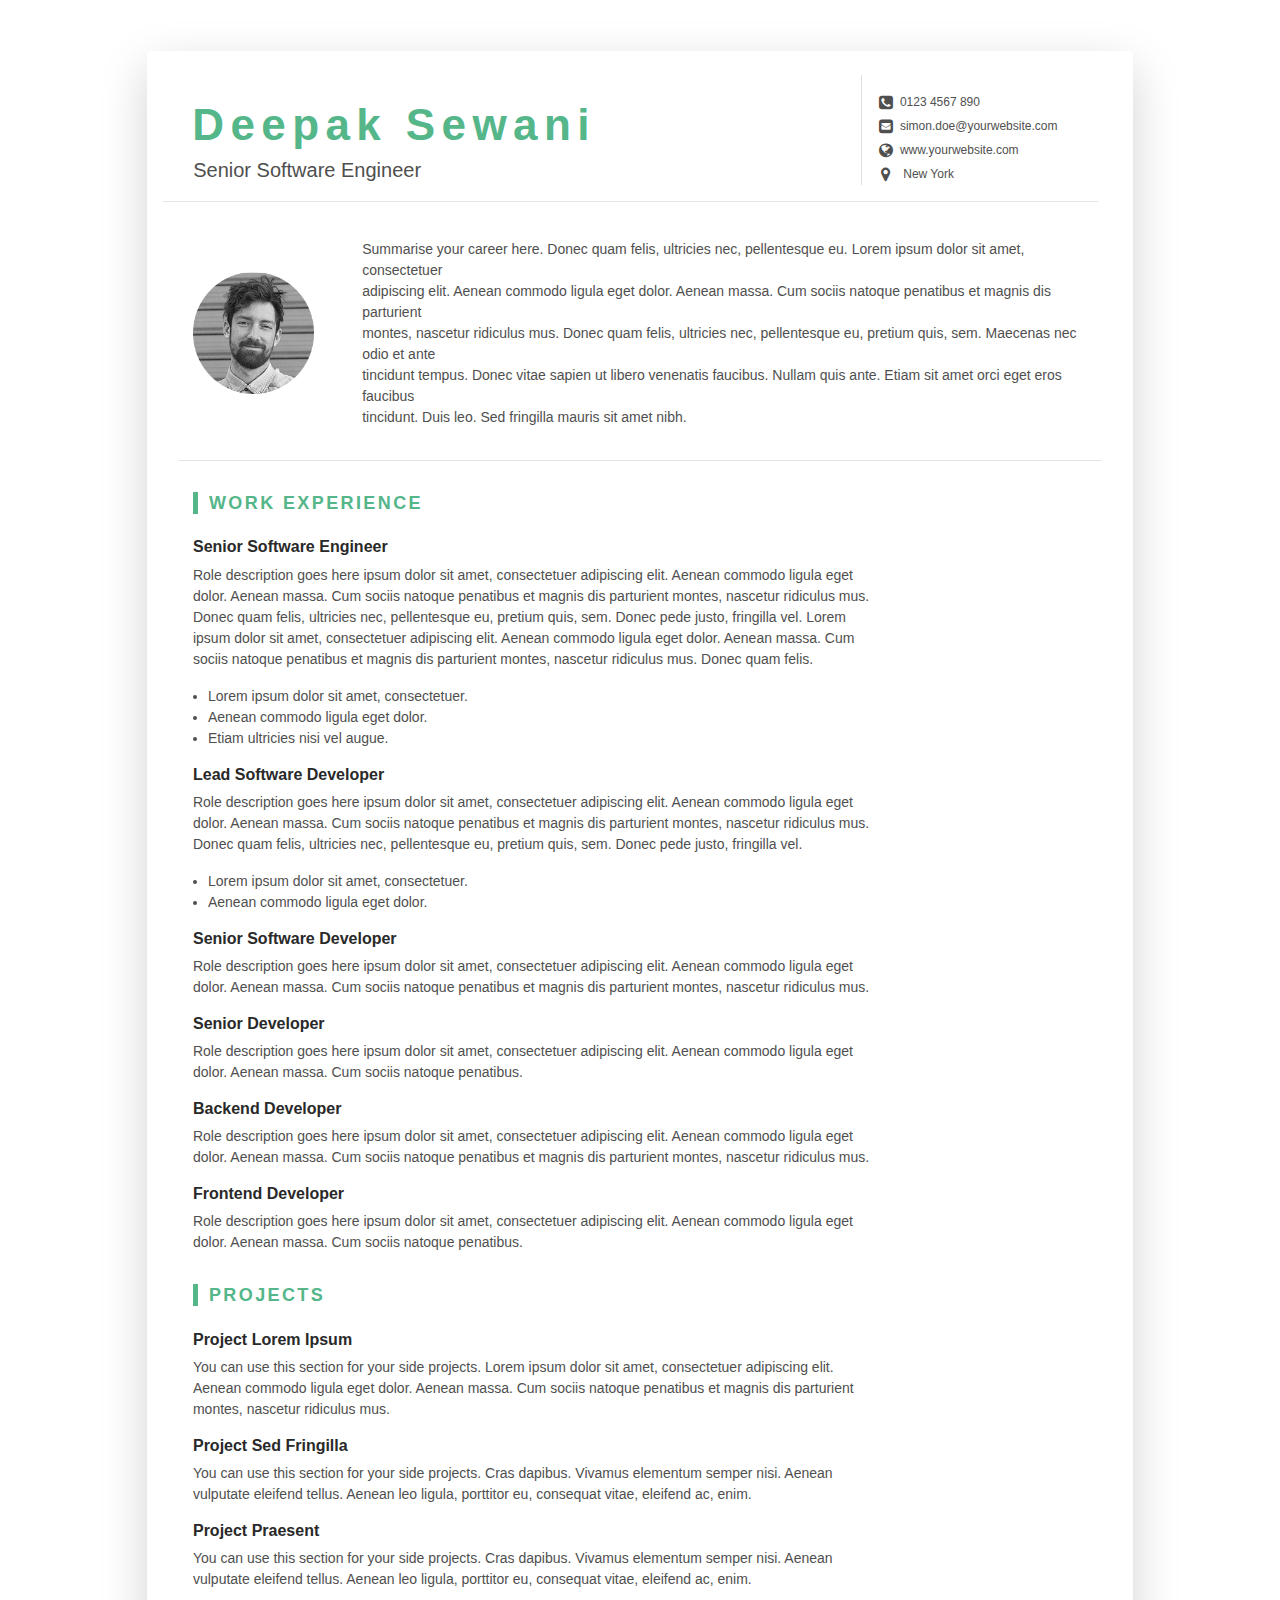
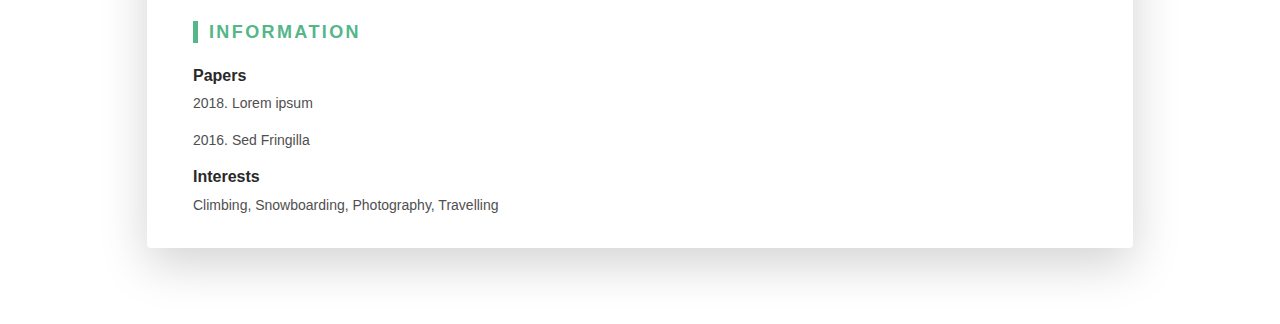
==== commit 756ef1f1: "list" ====
--- a/personal_website_2/index.html
+++ b/personal_website_2/index.html
@@ -182,69 +182,63 @@
 
 
 
-      
-      
-      <div class="d-flex flex-row-reverse">  
+      <!--
+      
+      <div class="d-flex flex-row-reverse sidetagalign">  
 
         <div class="p-2 bd-highlight border-left">            
             <h3 class="text-uppercase resumeheading">Education</h3>
             <h5 class="msccomputer">MSc i Computer Science</h5>
-            <p class="text-muted">University College London</p>
-            <p class="text-muted">2010-2011</p>
+            <li class="text-muted softwaredevheadinp list-unstyled">University College London</li>
+            <li class="text-muted softwaredevheadinp list-unstyled">2010-2011<li>
 
             <h5 class="msccomputer">BSc Maths and Physics</h5>
-            <p class="text-muted">Imperial College London</p>
-            <p class="text-muted">2007-2010</p>
+            <li class="text-muted softwaredevheadinp list-unstyled">Imperial College London</li>
+            <li class="text-muted softwaredevheadinp list-unstyled">2007-2010</li>
 
             <h3 class="text-uppercase resumeheading">Awards</h3>
 
             <h5 class="msccomputer">Award Lorem ipsum</h5>
-            <p class="text-muted">Microsoft lorem ipsum</p>
-            <p class="text-muted">2019</p>
+            <li class="text-muted softwaredevheadinp list-unstyled">Microsoft lorem ipsum</li>
+            <li class="text-muted softwaredevheadinp list-unstyled">2019</li>
 
             <h5 class="msccomputer">Award Donec Sodales</h5>
-            <p class="text-muted">Oracle Aenean</p>
-            <p class="text-muted">2017</p>
+            <li class="text-muted softwaredevheadinp list-unstyled">Oracle Aenean</li>
+            <li class="text-muted softwaredevheadinp list-unstyled">2017</li>
 
             <h3 class="text-uppercase resumeheading">Skills</h3>
             <h5 class="softwaredevheadin">Technical</h5>
-            <p class="text-muted">JavaScript/Angular/React/Vue</p>
-            <p class="text-muted">Python/Ruby/PHP</p>
-            <p class="text-muted">Node.js/ASP.NET</p>
-            <p class="text-muted">PostgreSQL/MySQL</p>
-            <p class="text-muted">Object-oriented design</p>
-            <p class="text-muted">Design and implement<br>database structures</p>
-            <p class="text-muted">Lead and deliver complex</p>
-            <p class="text-muted">software systems</p>
-
-            <h6><b>Professional</b></h6>
-            <p class="text-muted">Effective communication</p>
-            <p class="text-muted">Team player</p>
-            <p class="text-muted">Strong problem solver</p>
-            <p class="text-muted">Good time management</p>
+            <li class="text-muted softwaredevheadinp list-unstyled">JavaScript/Angular/React/Vue</li>
+            <li class="text-muted softwaredevheadinp list-unstyled">Python/Ruby/PHP</li>
+            <li class="text-muted softwaredevheadinp list-unstyled">Node.js/ASP.NET</li>
+            <li class="text-muted softwaredevheadinp list-unstyled">PostgreSQL/MySQL</li>
+            <li class="text-muted softwaredevheadinp list-unstyled">Object-oriented design</li>
+            <li class="text-muted softwaredevheadinp list-unstyled">Design and implement<br>database structures</li>
+            <li class="text-muted softwaredevheadinp list-unstyled">Lead and deliver complex</li>
+            <li class="text-muted softwaredevheadinp list-unstyled">software systems</li>
+
+            <h5 class="softwaredevheadin">Professional</h5>
+            <li class="text-muted softwaredevheadinp list-unstyled">Effective communication</li>
+            <li class="text-muted softwaredevheadinp list-unstyled">Team player</li>
+            <li class="text-muted softwaredevheadinp list-unstyled">Strong problem solver</li>
+            <li  class="text-muted softwaredevheadinp list-unstyled">Good time management</li>
 
             <h3 class="text-uppercase resumeheading">Languages</h3>
-            <p>English (Native)</p>
-            <p>Spanish (Professional)</p>
+            <li class="softwaredevheadinp list-unstyled">English (Native)</li>
+            <li class="softwaredevheadinp list-unstyled">Spanish (Professional)</li>
 
             <h3 class="text-uppercase resumeheading">interests</h3>
-            <p>Climbing</p>
-            <p>Snowboarding</p>
-            <p>Photography</p>
-            <p>Travelling</p>
-
-    
-           
-
-
-
+            <li class="softwaredevheadinp list-unstyled">Climbing</li>
+            <li class="softwaredevheadinp list-unstyled">Snowboarding</li>
+            <li class="softwaredevheadinp list-unstyled">Photography</li>
+            <li class="softwaredevheadinp list-unstyled">Travelling</li>        
 
 
 
         </div>
 
     </div>
-     
+-->
 
 
         </div>
--- a/personal_website_2/style/style.css
+++ b/personal_website_2/style/style.css
@@ -137,4 +137,8 @@
     color:#4f4f4f;
     line-height: 1.5;
     text-align: left;
+}
+
+.sidetagalign {
+    margin-top: -135%;
 }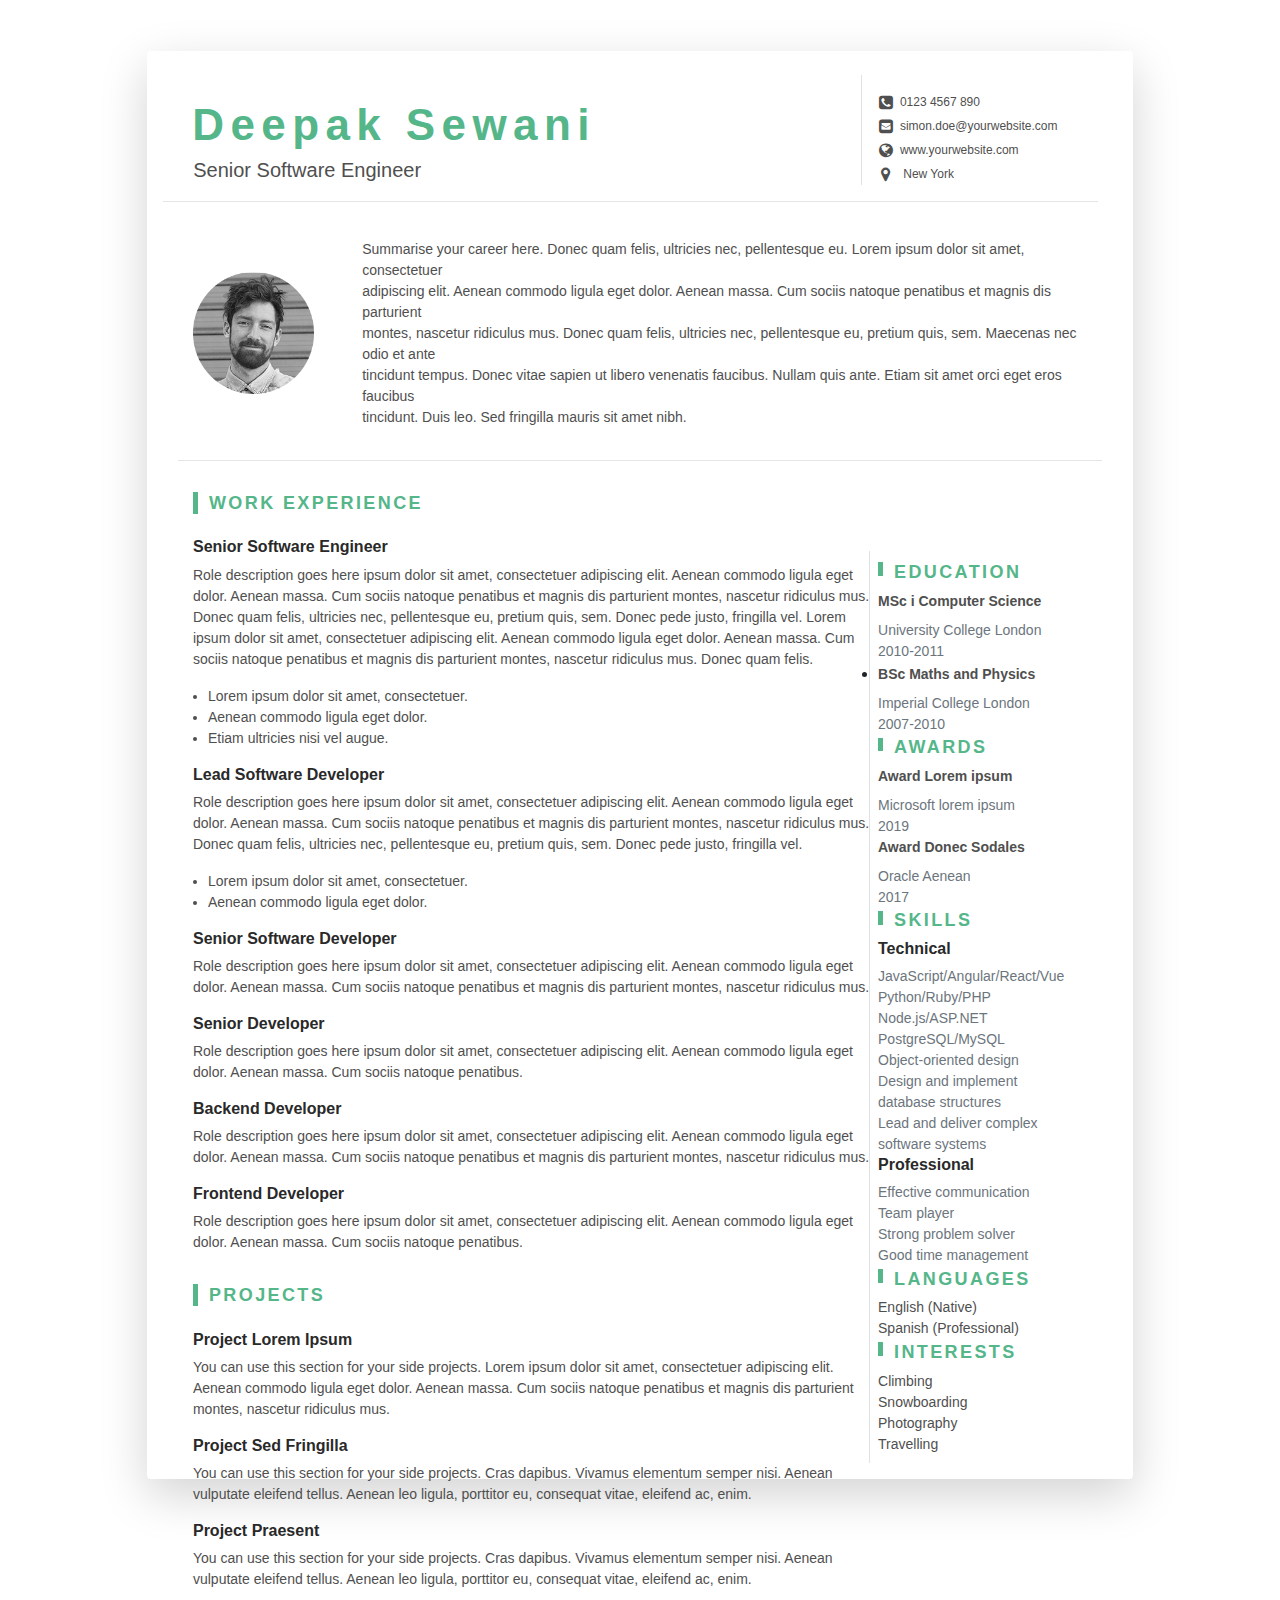
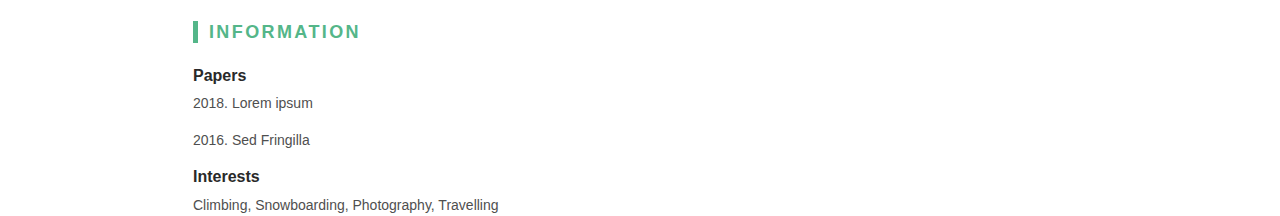
==== commit 07993fb9: "Education" ====
--- a/personal_website_2/index.html
+++ b/personal_website_2/index.html
@@ -182,7 +182,7 @@
 
 
 
-      <!--
+      
       
       <div class="d-flex flex-row-reverse sidetagalign">  
 
@@ -238,7 +238,9 @@
         </div>
 
     </div>
--->
+
+
+
 
 
         </div>
--- a/personal_website_2/style/style.css
+++ b/personal_website_2/style/style.css
@@ -140,5 +140,6 @@
 }
 
 .sidetagalign {
-    margin-top: -135%;
+    margin-top: -138.6%;
+    margin-right: 3.2%;
 }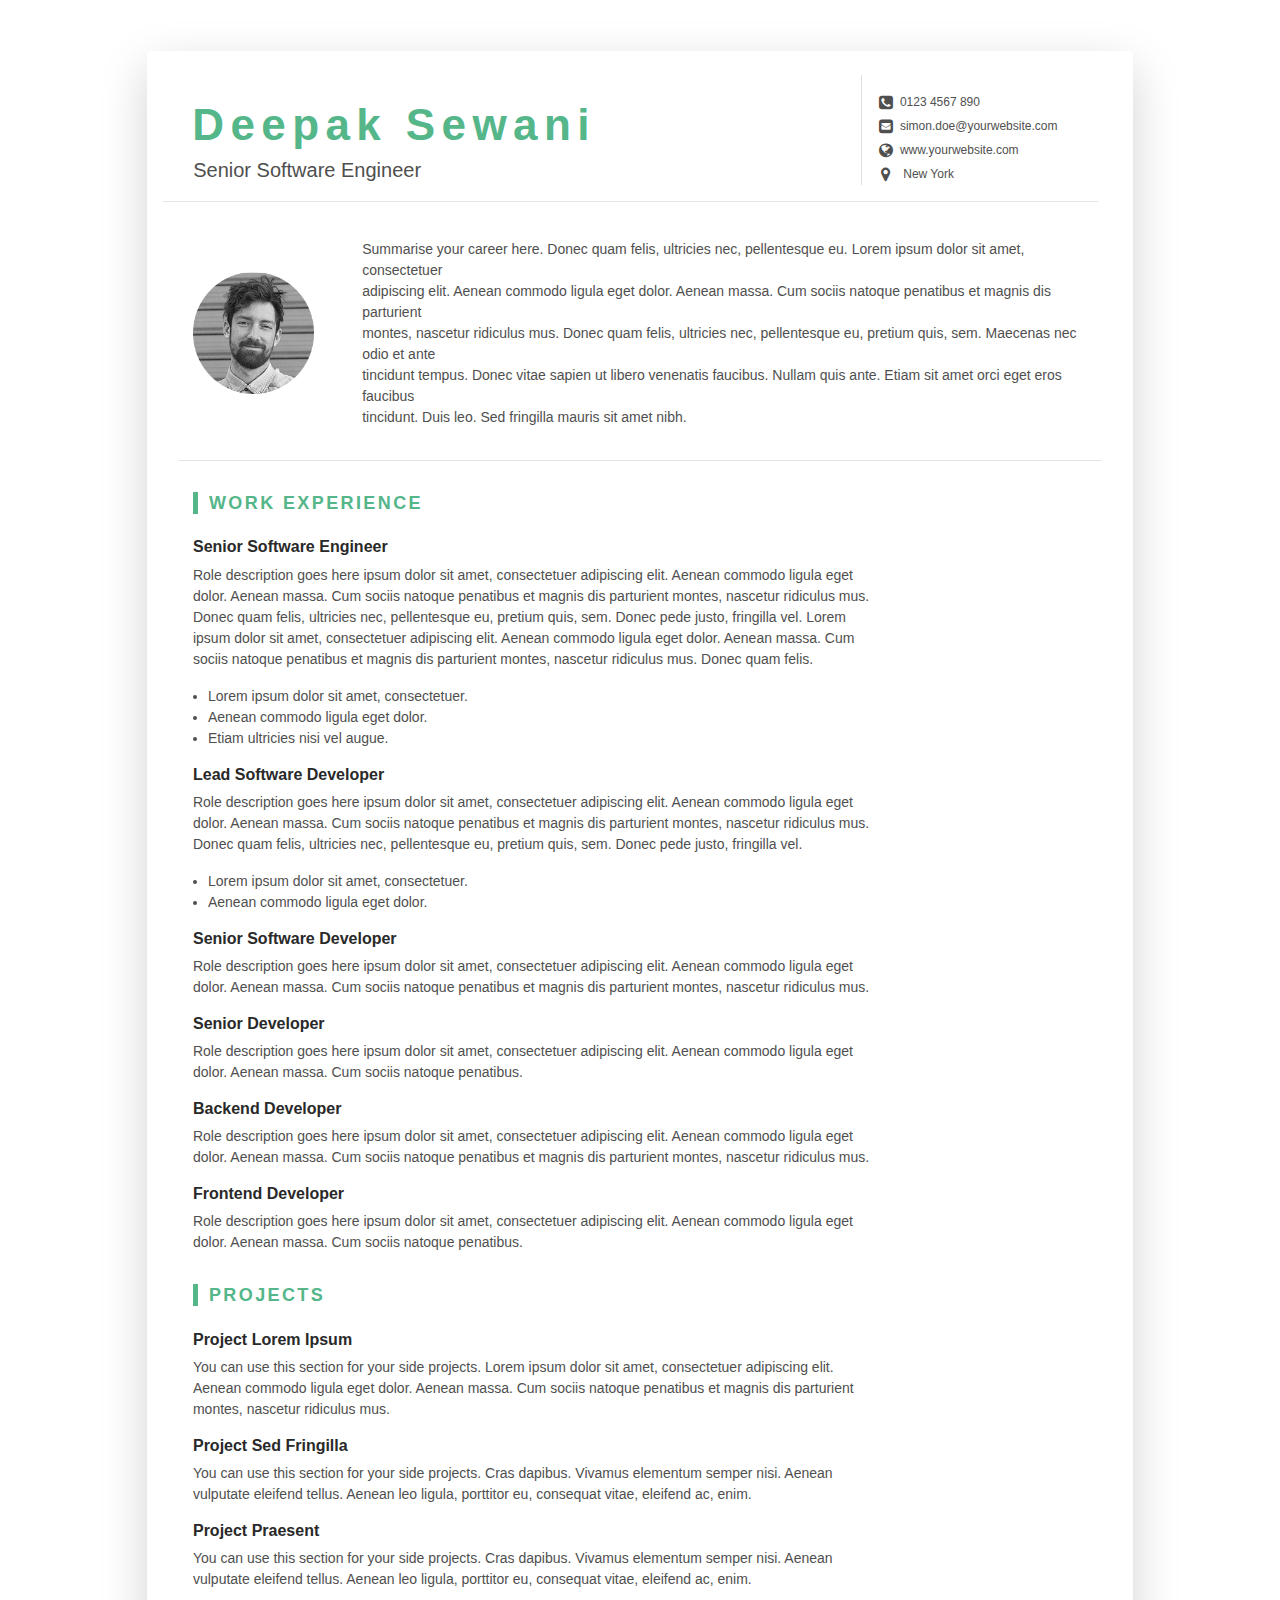
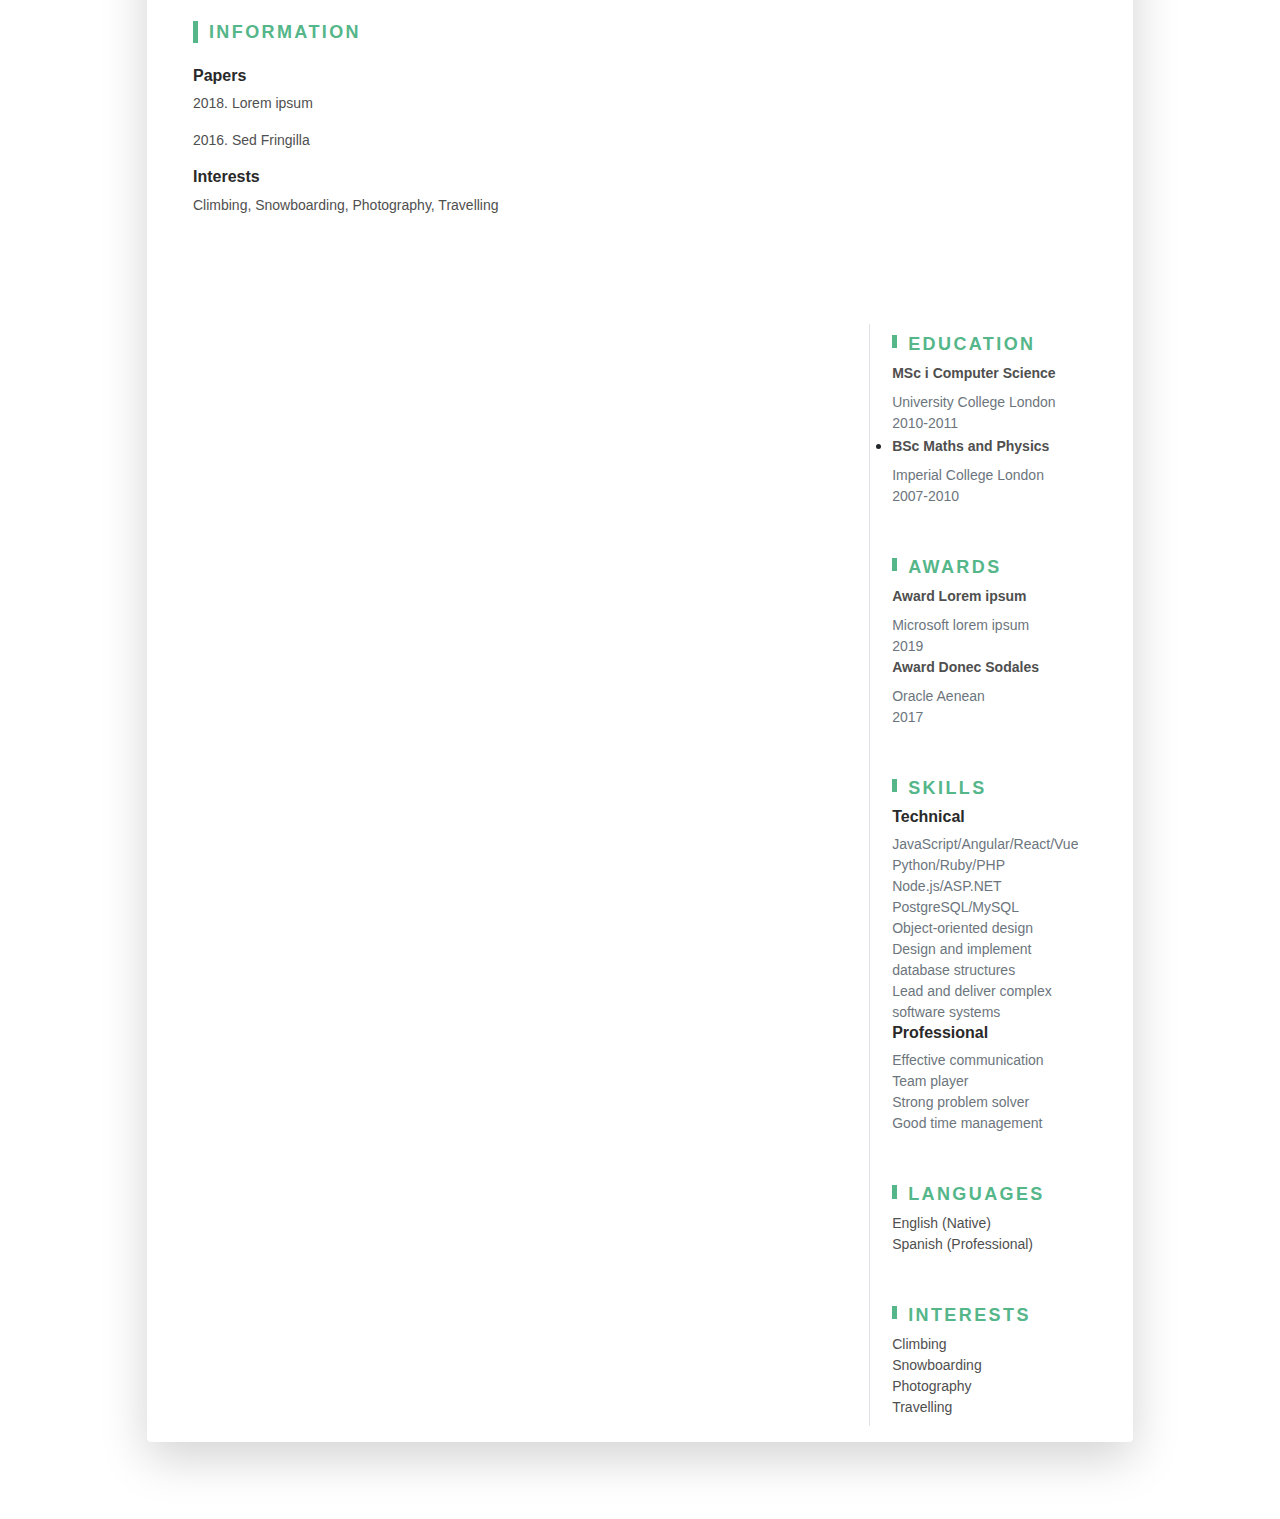
==== commit b5bea1ba: "resume update" ====
--- a/personal_website_2/index.html
+++ b/personal_website_2/index.html
@@ -184,9 +184,10 @@
 
       
       
-      <div class="d-flex flex-row-reverse sidetagalign">  
-
-        <div class="p-2 bd-highlight border-left">            
+      <div class="d-flex flex-column  float-right sidetagalign border-left">  
+
+        <div class="p-2 bd-highlight " style="margin-left: 7%;">  
+            <div class="mb-5">           
             <h3 class="text-uppercase resumeheading">Education</h3>
             <h5 class="msccomputer">MSc i Computer Science</h5>
             <li class="text-muted softwaredevheadinp list-unstyled">University College London</li>
@@ -195,9 +196,10 @@
             <h5 class="msccomputer">BSc Maths and Physics</h5>
             <li class="text-muted softwaredevheadinp list-unstyled">Imperial College London</li>
             <li class="text-muted softwaredevheadinp list-unstyled">2007-2010</li>
-
+           </div>
+
+            <div class="mt-5 mb-5">
             <h3 class="text-uppercase resumeheading">Awards</h3>
-
             <h5 class="msccomputer">Award Lorem ipsum</h5>
             <li class="text-muted softwaredevheadinp list-unstyled">Microsoft lorem ipsum</li>
             <li class="text-muted softwaredevheadinp list-unstyled">2019</li>
@@ -205,7 +207,10 @@
             <h5 class="msccomputer">Award Donec Sodales</h5>
             <li class="text-muted softwaredevheadinp list-unstyled">Oracle Aenean</li>
             <li class="text-muted softwaredevheadinp list-unstyled">2017</li>
-
+            </div>
+
+
+            <div class="mt-5 mb-5">
             <h3 class="text-uppercase resumeheading">Skills</h3>
             <h5 class="softwaredevheadin">Technical</h5>
             <li class="text-muted softwaredevheadinp list-unstyled">JavaScript/Angular/React/Vue</li>
@@ -222,10 +227,14 @@
             <li class="text-muted softwaredevheadinp list-unstyled">Team player</li>
             <li class="text-muted softwaredevheadinp list-unstyled">Strong problem solver</li>
             <li  class="text-muted softwaredevheadinp list-unstyled">Good time management</li>
-
+          </div>
+
+
+             <div class="mt-5 mb-5">
             <h3 class="text-uppercase resumeheading">Languages</h3>
             <li class="softwaredevheadinp list-unstyled">English (Native)</li>
             <li class="softwaredevheadinp list-unstyled">Spanish (Professional)</li>
+             </div>
 
             <h3 class="text-uppercase resumeheading">interests</h3>
             <li class="softwaredevheadinp list-unstyled">Climbing</li>
--- a/personal_website_2/style/style.css
+++ b/personal_website_2/style/style.css
@@ -142,4 +142,14 @@
 .sidetagalign {
     margin-top: -138.6%;
     margin-right: 3.2%;
-}+}
+
+@media (min-width: 800px) and (max-width: 1350px) {
+  
+    /* CSS */
+    .sidetagalign {
+        margin-top: 10%;
+        float: left;
+        text-align: left;
+    }
+}  